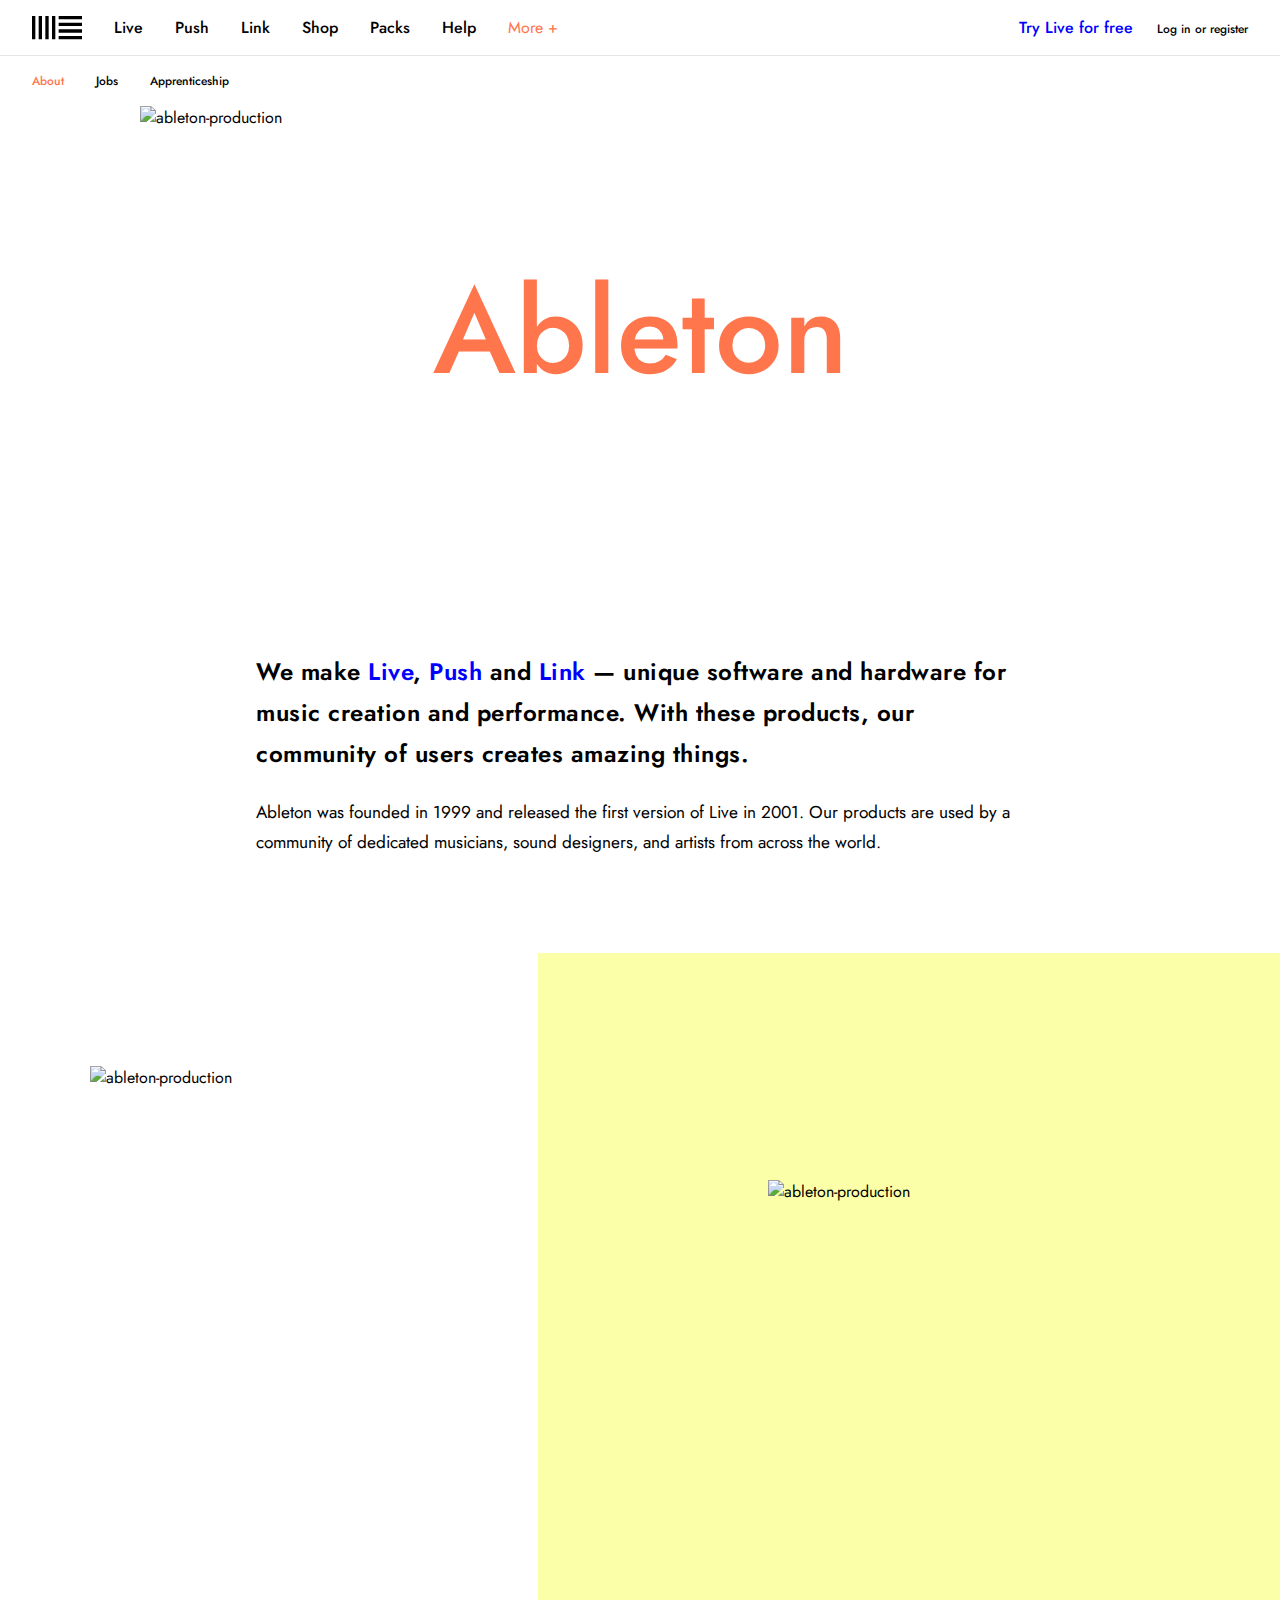
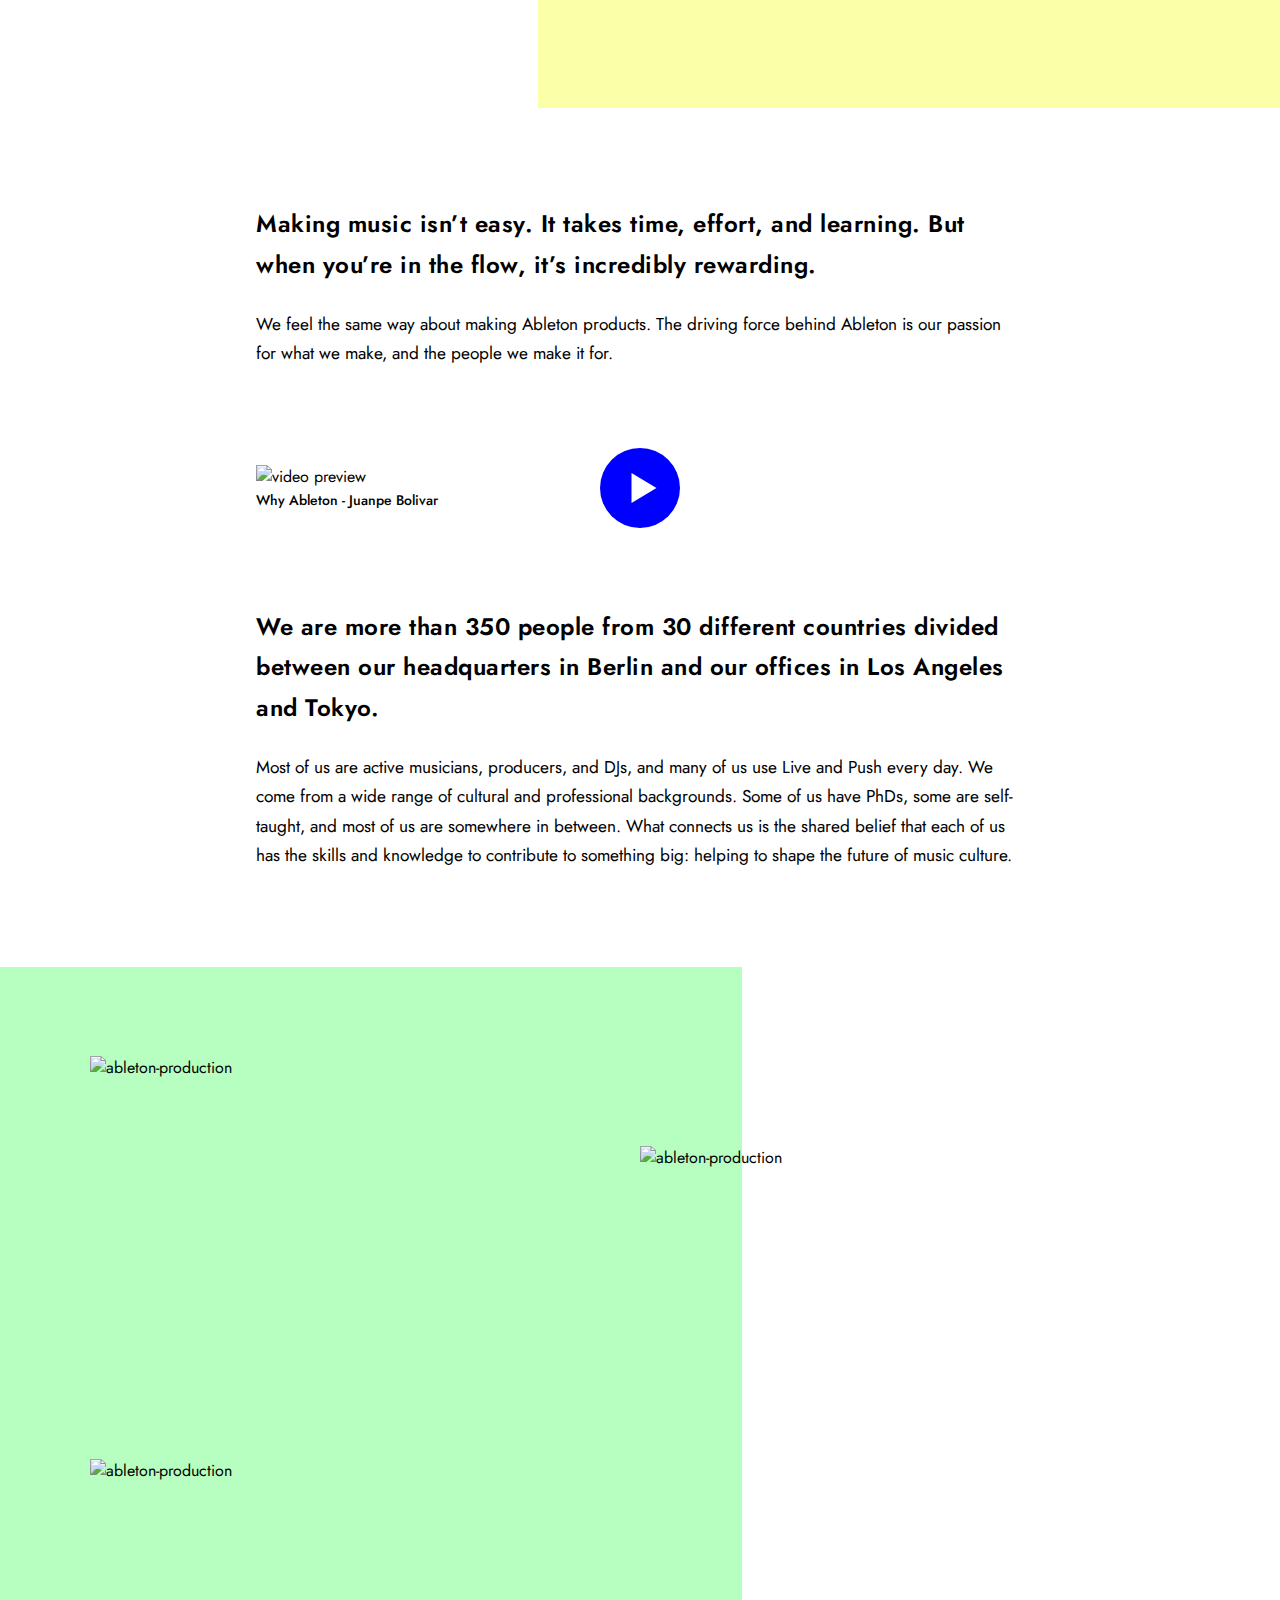
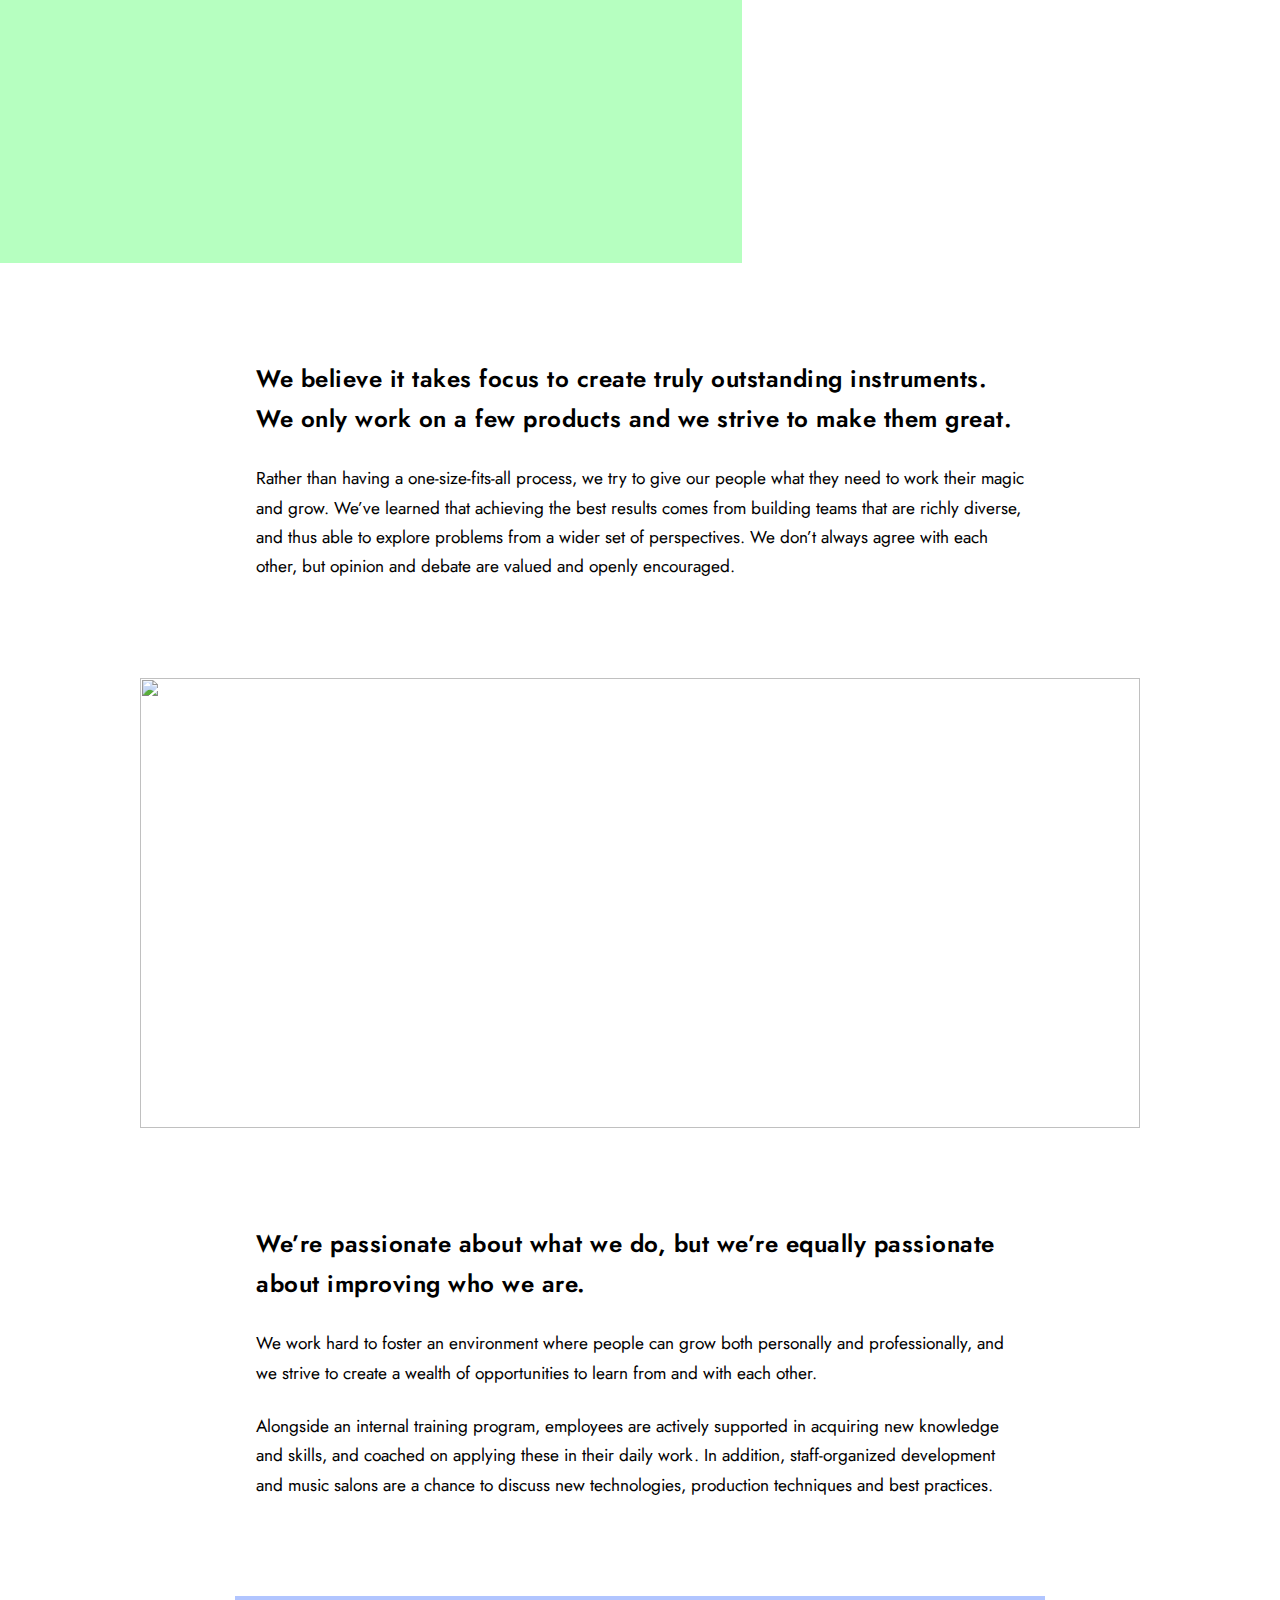
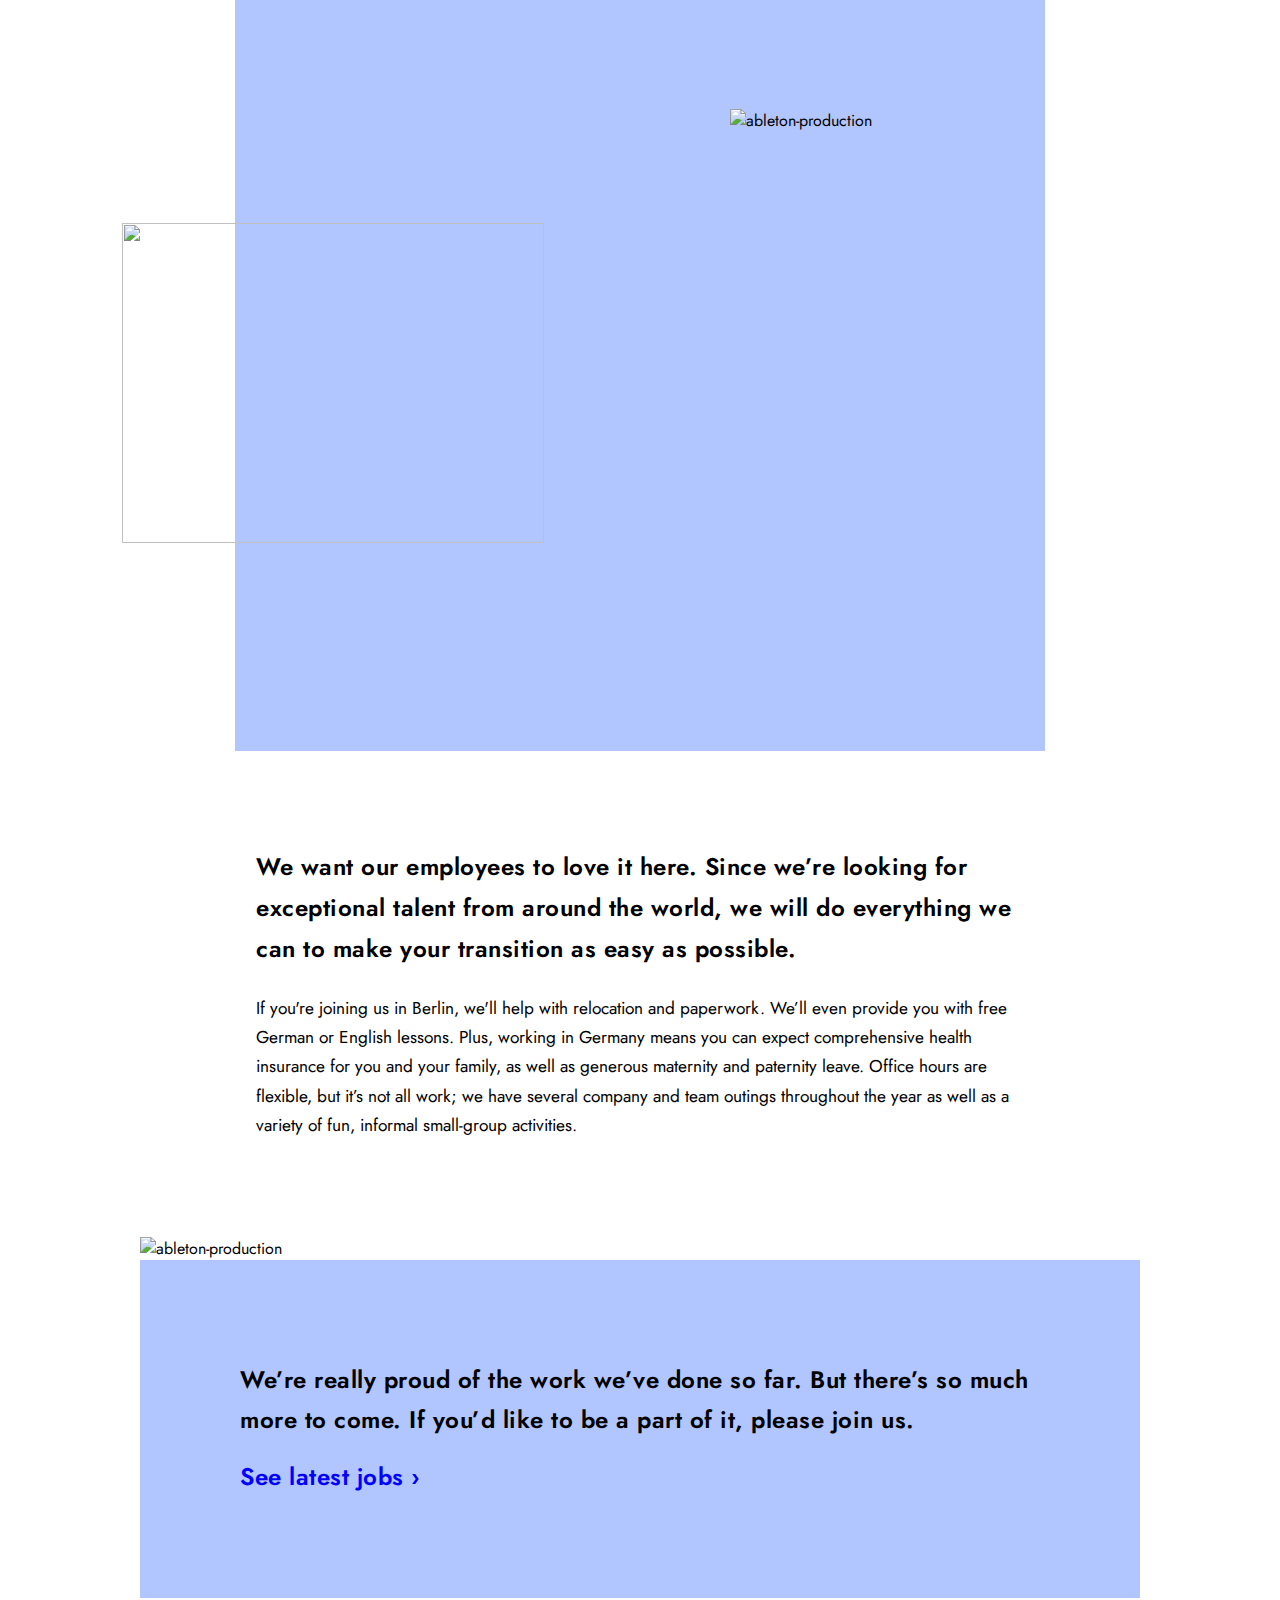
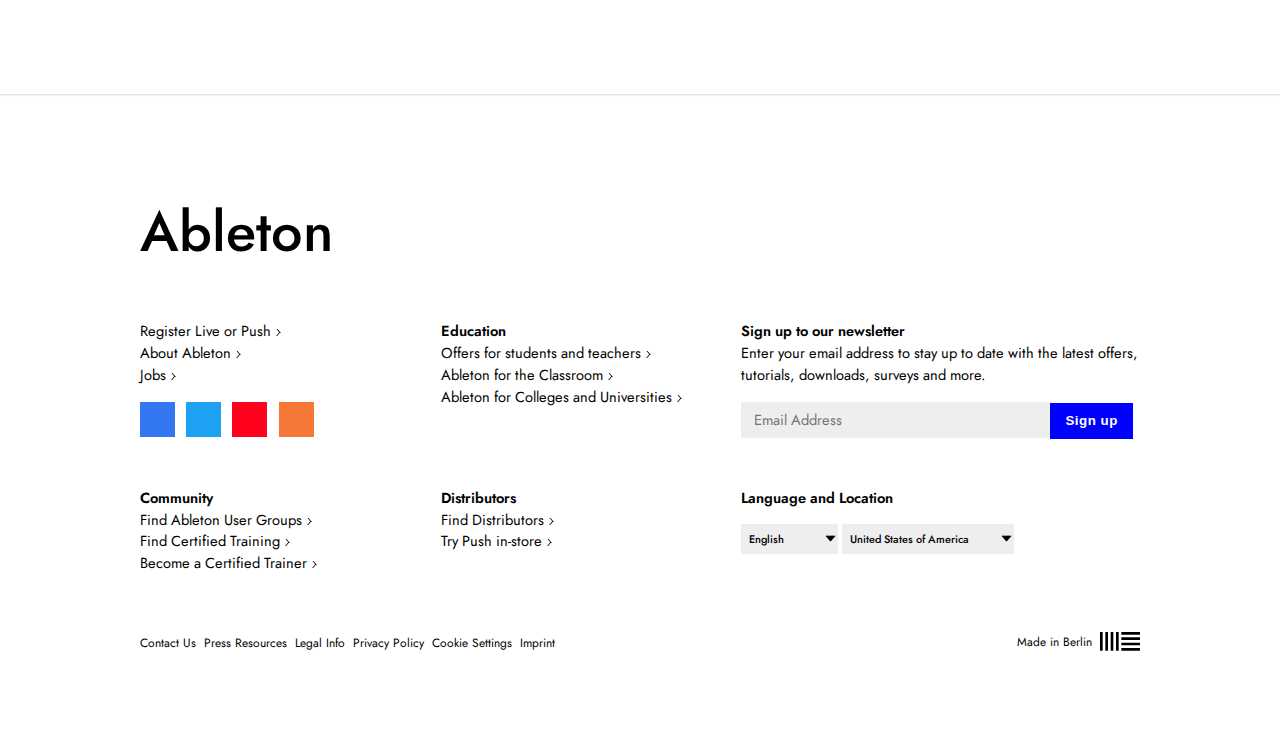
==== index.html @ 78baa8c8 "Update and rename about.html to index.html" ====
<!DOCTYPE html>
<html lang="en">
<head>
    <meta charset="UTF-8">
    <meta http-equiv="X-UA-Compatible" content="IE=edge">
    <meta name="viewport" content="width=device-width, initial-scale=1.0">
    <title>Learn more about Ableton - maker of Live and Push | Ableton</title>
    <link rel="stylesheet" href="css/style.css">
    <script src="https://kit.fontawesome.com/efb72f7d5e.js" crossorigin="anonymous"></script>
</head>
<body>
  <header class="header" id="header">
    <nav class="nav__primary">
      <!-- ===== top ===== -->
      <div class="nav__primary-top  flex">
        <!-- ===== top left ===== -->
        <div class="nav__left flex">
          <a href="index.html" class="nav__logo" aria-label="Ableton Logo">
            <svg role="img" aria-labelledby="logo" xmlns="http://www.w3.org/2000/svg" viewBox="0 0 45 21">
              <path d="M0 0h3v21H0zM6 0h3v21H6zM12 0h3v21h-3zM18 0h3v21h-3zM24 18h21v3H24zM24 12h21v3H24zM24 6h21v3H24zM24 0h21v3H24z"></path>
            </svg>
          </a>
          <ul class="nav__primary-list flex">
            <li class="nav__item">
              <a href="#" class="nav__link">Live</a>
            </li>
            <li class="nav__item">
              <a href="#" class="nav__link">Push</a>
            </li>
            <li class="nav__item">
              <a href="#" class="nav__link">Link</a>
            </li>
            <li class="nav__item">
              <a href="#" class="nav__link">Shop</a>
            </li>
            <li class="nav__item">
              <a href="#" class="nav__link">Packs</a>
            </li>
            <li class="nav__item">
              <a href="#" class="nav__link">Help</a>
            </li>
            <li class="nav__item" id="more">
              <span>More +</span>
            </li>
          </ul>
        </div>
        <!-- ===== top right ===== -->
        <ul class="nav__right flex">
          <li class="nav__item">
            <a href="#" class="nav__link">Try Live for free</a>
          </li>
          <li class="nav__item">
            <a href="#" class="nav__link">Log in or register</a>
          </li>
        </ul>
      </div>
      <!-- ===== bottom ===== -->
      <div class="nav__primary-bottom" id="navBot">
        <div class="nav__more-1">
          <h2>More on Ableton.com:</h2>
          <ul class="flex">
            <li>
              <a href="#" >
                Blog
              </a>
            </li>
            <li>
              <a href="#" >
                Ableton for the Classroom
              </a>           
            </li>
            <li>
              <a href="#" >
                Ableton for Colleges and Universities
              </a>
            </li>
            <li>
              <a href="#" >
                Certified Training
              </a>
            </li>
            <li>
              <a href="#" >
                About Ableton
              </a>           
            </li>
            <li>
              <a href="#" >
                Jobs
              </a>
            </li>
            <li>
              <a href="#" >
                Apprenticeship
              </a>
            </li>
          </ul>
        </div>
        <div class="nav__more-2">
          <h2>
            More from Ableton:
          </h2>
          <div class="grid">
            <a href="#">
              <h3>
                Loop
              </h3>
              <p>
                Watch Talks, Performances and Features from Ableton's Summit for Music Makers
              </p>
            </a>
            <a href="#">
              <h3>
                Learning Music
              </h3>
              <p>
                Learn the fundamentals of music making right in your browser.
              </p>
            </a>
            <a href="#">
              <h3>
                Learning Synths
              </h3>
              <p>
                Get started with synthesis using a web-based synth and accompanying lessons.
              </p>
            </a>
            <a href="#">
              <h3>
                Making Music
              </h3>
              <p>
                Some tips from 74 Creative Strategies for Electronic Producers.
              </p>
            </a>
          </div>
        </div>
      </div>
    </nav>
    <nav class="nav__secondary">
      <ul class="nav__secondary-list flex">
        <li class="nav-item">
          <a href="index.html" class="nav-link active">
            About
          </a>
        </li>
        <li class="nav-item">
          <a href="jobs.html" class="nav-link">
            Jobs
          </a>
        </li>
        <li class="nav-item">
          <a href="#apprenticeship" class="nav-link">
            Apprenticeship
          </a>
        </li>
      </ul>
    </nav>
  </header>

  <main>
    <section class="about" id="about">
      <!-- ===== banner ===== -->
      <div class="about__banner">
        <img src="https://ableton-production.imgix.net/about/header.jpg?fit=crop&amp;auto=format&amp;fm=jpg" alt="ableton-production">
        <h1 class="about__banner-title">Ableton</h1>
      </div>
      <!-- ===== text ===== -->
      <div class="about__info">
        <h2 class="about__desc-1">
          We make <span>Live</span>, <span>Push</span> and <span>Link</span> — unique software and hardware for music creation and performance. With these products, our community of users creates amazing things.
        </h2>
        <p class="about__desc-2">
          Ableton was founded in 1999 and released the first version of Live in 2001. Our products are used by a community of dedicated musicians, sound designers, and artists from across the world.
        </p>
      </div>
      <!-- ===== palegold ===== -->
      <div class="about__bg-imgs">
        <div class="bg-palegold"></div>
        <img class="bg-left" src="https://ableton-production.imgix.net/about/photo-1.jpg?fit=crop" alt="ableton-production">
        <img class="bg-right" src="https://ableton-production.imgix.net/about/photo-2.jpg?fit=crop" alt="ableton-production">
      </div>
      <!-- ===== text ===== -->
      <div class="about__info">
        <h2 class="about__desc-1">
          Making music isn’t easy. It takes time, effort, and learning. But when you’re in the flow, it’s incredibly rewarding.
        </h2>
        <p class="about__desc-2">
          We feel the same way about making Ableton products. The driving force behind Ableton is our passion for what we make, and the people we make it for.
        </p>
      </div>
      <!-- ===== video ===== -->
      <div class="video">
        <img class="video__preview" src="https://ableton-production.imgix.net/about/poster-juanpe.jpg?auto=format&amp;dpr=2.0&amp;fit=crop&amp;fm=jpg&amp;ixjsv=1.1.3&amp;q=50&amp;w=679" alt="video preview">
        <div class="video__player-background"></div>
        <div class="video__player"></div>
        <small class="video__caption">Why Ableton - Juanpe Bolivar</small>
      </div>
      <!-- ===== text ===== -->
      <div class="about__info">
        <h2 class="about__desc-1">
          We are more than 350 people from 30 different countries divided between our headquarters in Berlin and our offices in Los Angeles and Tokyo.
        </h2>
        <p class="about__desc-2">
          Most of us are active musicians, producers, and DJs, and many of us use Live and Push every day. We come from a wide range of cultural and professional backgrounds. Some of us have PhDs, some are self-taught, and most of us are somewhere in between. What connects us is the shared belief that each of us has the skills and knowledge to contribute to something big: helping to shape the future of music culture.
        </p>
      </div>
      <!-- ===== powderblue ===== -->
      <div class="about__bg-imgs">
        <div class="bg-powderblue">
          <img class="bg-left-top" src="https://ableton-production.imgix.net/about/photo-3.jpg?fit=crop" alt="ableton-production">
          <img class="bg-left-bottom" src="https://ableton-production.imgix.net/about/photo-4.jpg?fit=crop" alt="ableton-production">
          <img class="bg-right" src="https://ableton-production.imgix.net/about/photo-5.jpg?fit=crop" alt="ableton-production">
        </div>
      </div>
      <!-- ===== text ===== -->
      <div class="about__info">
        <h2 class="about__desc-1">
          We believe it takes focus to create truly outstanding instruments. We only work on a few products and we strive to make them great.
        </h2>
        <p class="about__desc-2">
          Rather than having a one-size-fits-all process, we try to give our people what they need to work their magic and grow. We’ve learned that achieving the best results comes from building teams that are richly diverse, and thus able to explore problems from a wider set of perspectives. We don’t always agree with each other, but opinion and debate are valued and openly encouraged.        </p>
      </div>
      <!-- ===== banner ===== -->
      <div class="about__banner">
        <img src="https://ableton-production.imgix.net/about/poster-meet-the-makers.jpg?auto=format&dpr=1.13&fit=crop&fm=jpg&ixjsv=1.1.3&w=1012">
      </div>
      <!-- ===== text ===== -->
      <div class="about__info">
        <h2 class="about__desc-1">
          We’re passionate about what we do, but we’re equally passionate about improving who we are.        
        </h2>
        <p class="about__desc-2">
          We work hard to foster an environment where people can grow both personally and professionally, and we strive to create a wealth of opportunities to learn from and with each other.
        </p>
        <p class="about__desc-2">
          Alongside an internal training program, employees are actively supported in acquiring new knowledge and skills, and coached on applying these in their daily work. In addition, staff-organized development and music salons are a chance to discuss new technologies, production techniques and best practices.
        </p>     
      </div>
      <!-- ===== lightblue ===== -->
      <div class="about__bg-imgs">
        <div class="bg-lightblue">
          <img class="bg-left" src="https://ableton-production.imgix.net/about/photo-6-a.jpg?fit=crop">
          <img class="bg-right" src="https://ableton-production.imgix.net/about/photo-7.jpg?fit=crop" alt="ableton-production">
        </div>
      </div>
      <!-- ===== text ===== -->
      <div class="about__info">
        <h2 class="about__desc-1">
          We want our employees to love it here. Since we’re looking for exceptional talent from around the world, we will do everything we can to make your transition as easy as possible.        
        </h2>
        <p class="about__desc-2">
          If you're joining us in Berlin, we'll help with relocation and paperwork. We’ll even provide you with free German or English lessons. Plus, working in Germany means you can expect comprehensive health insurance for you and your family, as well as generous maternity and paternity leave. Office hours are flexible, but it’s not all work; we have several company and team outings throughout the year as well as a variety of fun, informal small-group activities.        
        </p>     
      </div>
      <!-- ===== call to action ===== -->
      <div class="cta grid">
        <img class="cta__img" src="https://ableton-production.imgix.net/about/photo-8.jpg?fit=crop&amp;crop=right" alt="ableton-production">
        <div class="cta__info">
          <h2 class="about__desc-1">
            We’re really proud of the work we’ve done so far. But there’s so much more to come. If you’d like to be a part of it, please join us.
          </h2>
          <a href="jobs.html" class="inline-flex">
            <p class="about__desc-1">
              See latest jobs 
            </p>
            <div class="chevron"></div>
          </a>
        </div>
      </div>
    </section>
  </main>

  <footer class="footer">
    <h2 class="footer__title">Ableton</h2>
    <div class="footer__content grid">
      <!-- ===== first grid item ===== -->
      <div class="footer__links">
        <ul class="footer__list">
          <li>
            <a href="#" class="footer__link inline-flex">
              Register Live or Push
              <div class="chevron"></div>
            </a>
          </li>
          <li>
            <a href="#" class="footer__link inline-flex">
              About Ableton
              <div class="chevron"></div>
            </a>           
          </li>
          <li>
            <a href="#" class="footer__link inline-flex">
              Jobs 
              <div class="chevron"></div>
            </a>
          </li>
        </ul>
        <ul class="footer__socials flex">
          <li class="footer__social-item">
            <a href="#" class="footer__social flex" aria-label="go to facebook">
              <i class="fa-brands fa-facebook footer__icon"></i>
            </a>
          </li>
          <li class="footer__social-item">
            <a href="#" class="footer__social flex" aria-label="go to twitter">
              <i class="fa-brands fa-twitter footer__icon"></i>
            </a>
          </li>
          <li class="footer__social-item">
            <a href="#" class="footer__social flex" aria-label="go to youtube">
              <i class="fa-brands fa-youtube footer__icon"></i>
            </a>
          </li>
          <li class="footer__social-item">
            <a href="#" class="footer__social flex" aria-label="go to instagram">
              <i class="fa-brands fa-instagram footer__icon"></i>
            </a>
          </li>
        </ul>
      </div>
      <!-- ===== second grid item ===== -->
      <div class="footer__links">
        <h3 class="footer__link-title">
          Education
        </h3>
        <ul class="footer__list">
          <li>
            <a href="#" class="footer__link inline-flex">
              Offers for students and teachers
              <div class="chevron"></div>
            </a>
          </li>
          <li>
            <a href="#" class="footer__link inline-flex">
              Ableton for the Classroom
              <div class="chevron"></div>
            </a>           
          </li>
          <li>
            <a href="#" class="footer__link inline-flex">
              Ableton for Colleges and Universities
              <div class="chevron"></div>
            </a>
          </li>
        </ul>
      </div>
      <!-- ===== third grid item ===== -->
      <div class="footer__links">
        <h3 class="footer__link-title">
          Sign up to our newsletter
        </h3>
        <p class="footer__desc">
          Enter your email address to stay up to date with the latest offers, tutorials, downloads, surveys and more.
        </p>
        <form action="#">
          <input type="email" id="email" name="email" placeholder="Email Address" required>
          <button type="submit">Sign up</button>
        </form>
      </div>
      <!-- ===== fourth grid item ===== -->
      <div class="footer__links">
        <h3 class="footer__link-title">
          Community
        </h3>
        <ul class="footer__list">
          <li>
            <a href="#" class="footer__link inline-flex">
              Find Ableton User Groups
              <div class="chevron"></div>
            </a>
          </li>
          <li>
            <a href="#" class="footer__link inline-flex">
              Find Certified Training
              <div class="chevron"></div>
            </a>           
          </li>
          <li>
            <a href="#" class="footer__link inline-flex">
              Become a Certified Trainer
              <div class="chevron"></div>
            </a>
          </li>
        </ul>
      </div>
      <!-- ===== fifth grid item ===== -->
      <div class="footer__links">
        <h3 class="footer__link-title">
          Distributors
        </h3>
        <ul class="footer__list">
          <li>
            <a href="#" class="footer__link inline-flex">
              Find Distributors
              <div class="chevron"></div>
            </a>
          </li>
          <li>
            <a href="#" class="footer__link inline-flex">
              Try Push in-store
              <div class="chevron"></div>
            </a>           
          </li>
        </ul>
      </div>
      <!-- ===== sixth grid item ===== -->
      <div class="footer__user-info">
        <h3 class="footer__link-title">
          Language and Location
        </h3>
        <form class="selection">
          <select name="languages" id="" class="language">
            <option value="">English</option>
            <option value="">German</option>
            <option value="">French</option>
            <option value="">Japanese</option>
            <option value="">Chinese</option>
            <option value="">Burmese</option>
          </select>
          <select name="countries" id="" class="location">
            <option value="">United States of America</option>
            <option value="">United Kingdom</option>
            <option value="">Germany</option>
            <option value="">Japan</option>
            <option value="">China</option>
            <option value="">Myanmar</option>
          </select>
        </form>
      </div>
    </div>
    <!-- ===== footer bottom ===== -->
    <div class="footer__bottom flex">
      <!-- ===== left ===== -->
      <ul class="footer__links flex">
        <li>
          <a href="#" class="footer__link">
            Contact Us
          </a>
        </li>
        <li>
          <a href="#" class="footer__link">
            Press Resources
          </a>           
        </li>
        <li>
          <a href="#" class="footer__link">
            Legal Info
          </a>
        </li>
        <li>
          <a href="#" class="footer__link">
            Privacy Policy
          </a>
        </li>
        <li>
          <a href="#" class="footer__link">
            Cookie Settings
          </a>           
        </li>
        <li>
          <a href="#" class="footer__link">
            Imprint
          </a>
        </li>
      </ul>
      <!-- ===== right ===== -->
      <div class="flex">
        <p>Made in Berlin</p>
        <svg role="img" aria-labelledby="logo" xmlns="http://www.w3.org/2000/svg" viewBox="0 0 45 21">
          <path d="M0 0h3v21H0zM6 0h3v21H6zM12 0h3v21h-3zM18 0h3v21h-3zM24 18h21v3H24zM24 12h21v3H24zM24 6h21v3H24zM24 0h21v3H24z"></path>
        </svg>
      </div>
    </div>
  </footer>

  <script src="js/main.js"></script>
</body>
</html>
---- css/style.css ----
@import url("https://fonts.googleapis.com/css2?family=Jost:wght@300;400;500;600&display=swap");
a {
  text-decoration: none;
}

ul {
  list-style: none;
}

img {
  max-width: 100%;
  display: block;
}

.flex {
  display: -webkit-box;
  display: -ms-flexbox;
  display: flex;
}

.inline-flex {
  display: -webkit-inline-box;
  display: -ms-inline-flexbox;
  display: inline-flex;
}

.grid {
  display: -ms-grid;
  display: grid;
}

.chevron {
  position: relative;
  margin-left: 7px;
  margin-top: 9px;
}

.chevron::before {
  content: "";
  position: absolute;
  width: 1px;
  height: 3.5px;
  background-color: #000;
  top: 0;
  -webkit-transform: skewX(40deg);
          transform: skewX(40deg);
}

.chevron::after {
  content: "";
  position: absolute;
  width: 1px;
  height: 3.5px;
  background-color: #000;
  top: 3px;
  -webkit-transform: skewX(-40deg);
          transform: skewX(-40deg);
}

* {
  margin: 0;
  padding: 0;
  -webkit-box-sizing: border-box;
          box-sizing: border-box;
}

body {
  font-family: "Jost", sans-serif;
  font-size: 16px;
  color: #000;
}

.header a {
  color: #000;
  font-weight: 500;
}

.nav__primary {
  border-bottom: 1px solid rgba(0, 0, 0, 0.1);
  padding: 1rem 2rem;
}

.nav__primary-top {
  -webkit-box-align: center;
      -ms-flex-align: center;
          align-items: center;
  -webkit-box-pack: justify;
      -ms-flex-pack: justify;
          justify-content: space-between;
}

.nav__primary-top a {
  font-size: 1em;
}

.nav__primary-bottom {
  display: none;
}

.nav__primary-bottom h2 {
  font-weight: 500;
  margin-bottom: 0.7rem;
}

.nav__primary-bottom ul {
  -webkit-column-gap: 2rem;
          column-gap: 2rem;
}

.nav__primary-bottom li:nth-child(5) {
  color: #ff764d;
}

.nav__primary-bottom a {
  font-size: 0.975em;
  font-weight: 400;
}

.nav__primary-bottom .nav__more-1 {
  margin: 2.5rem 0 2rem;
}

.nav__primary-bottom .nav__more-2 {
  margin-bottom: 2rem;
}

.nav__primary-bottom .nav__more-2 .grid {
  -ms-grid-columns: (1fr)[4];
      grid-template-columns: repeat(4, 1fr);
  -webkit-column-gap: 1rem;
          column-gap: 1rem;
}

.nav__primary-bottom .nav__more-2 h3 {
  font-size: 1em;
  font-weight: 500;
}

.nav__primary-bottom .nav__more-2 p {
  font-weight: 300;
}

.nav__logo {
  width: 50px;
  margin-bottom: -7px;
}

.nav__primary-list {
  -webkit-column-gap: 2rem;
          column-gap: 2rem;
}

.nav__left {
  -webkit-column-gap: 2rem;
          column-gap: 2rem;
  -webkit-box-align: center;
      -ms-flex-align: center;
          align-items: center;
}

.nav__left .nav__item:nth-child(7) span {
  color: #ff764d;
  font-size: 1em;
  cursor: pointer;
}

.nav__right {
  -webkit-column-gap: 1.5rem;
          column-gap: 1.5rem;
  -webkit-box-align: center;
      -ms-flex-align: center;
          align-items: center;
}

.nav__right .nav__item:nth-child(1) a {
  color: #0000ff;
}

.nav__right .nav__item:nth-child(2) a {
  font-size: 0.75em;
}

.nav__secondary {
  padding: 1rem 2rem;
}

.nav__secondary-list {
  -webkit-column-gap: 2rem;
          column-gap: 2rem;
}

.nav__secondary .nav-item {
  font-size: 0.75em;
}

.nav__secondary .nav-item .active {
  color: #ff764d;
}

.about {
  padding-bottom: 6rem;
  border-bottom: 1px solid rgba(0, 0, 0, 0.1);
  -webkit-box-shadow: 0 1px 1px rgba(0, 0, 0, 0.05);
          box-shadow: 0 1px 1px rgba(0, 0, 0, 0.05);
}

.about__banner {
  position: relative;
}

.about__banner img {
  width: 62.5rem;
  margin: 0 auto;
  height: 28.125rem;
  -o-object-fit: cover;
     object-fit: cover;
}

.about__banner-title {
  position: absolute;
  top: 50%;
  left: 50%;
  -webkit-transform: translate(-50%, -50%);
          transform: translate(-50%, -50%);
  font-size: 7.5em;
  color: #ff764d;
  font-weight: 500;
}

.about__info {
  max-width: 48rem;
  margin: 0 auto;
  padding: 6rem 0;
}

.about span {
  color: #0000ff;
}

.about__desc-1 {
  font-weight: 600;
  font-size: 1.5em;
  line-height: 1.7;
  letter-spacing: 0.5px;
}

.about__desc-2 {
  font-size: 1.08em;
  line-height: 1.7;
  font-weight: 400;
  margin-top: 1.5rem;
}

.about__bg-imgs {
  position: relative;
}

.about__bg-imgs .bg-palegold {
  width: 58vw;
  height: 59vw;
  background-color: #fbffa7;
  margin-left: auto;
}

.about__bg-imgs .bg-left {
  position: absolute;
  width: 43vw;
  height: 42vw;
  -o-object-fit: cover;
     object-fit: cover;
  top: 15%;
  left: 7%;
}

.about__bg-imgs .bg-right {
  position: absolute;
  width: 33vw;
  height: 25vw;
  -o-object-fit: cover;
     object-fit: cover;
  top: 30%;
  right: 7%;
}

.about .video {
  max-width: 48rem;
  margin: 0 auto;
  position: relative;
}

.about .video__player-background {
  width: 80px;
  height: 80px;
  background-color: #0000ff;
  border-radius: 50%;
  position: absolute;
  top: 50%;
  left: 50%;
  -webkit-transform: translate(-50%, -50%);
          transform: translate(-50%, -50%);
  cursor: pointer;
}

.about .video__player {
  width: 0;
  height: 0;
  position: absolute;
  top: 50%;
  left: 50.5%;
  -webkit-transform: translate(-50%, -50%);
          transform: translate(-50%, -50%);
  border-top: 15px solid transparent;
  border-bottom: 15px solid transparent;
  border-left: 25px solid #fff;
  cursor: pointer;
}

.about .video small {
  font-size: 0.875em;
  font-weight: 500;
}

.about .bg-powderblue {
  width: 58vw;
  height: 70vw;
  background-color: #b6ffc0;
  margin-right: auto;
}

.about .bg-powderblue .bg-left-top {
  position: absolute;
  width: 33vw;
  height: 25vw;
  -o-object-fit: cover;
     object-fit: cover;
  top: 10%;
  left: 7%;
}

.about .bg-powderblue .bg-left-bottom {
  position: absolute;
  width: 33vw;
  height: 25vw;
  -o-object-fit: cover;
     object-fit: cover;
  top: 55%;
  left: 7%;
}

.about .bg-powderblue .bg-right {
  position: absolute;
  width: 43vw;
  height: 42vw;
  -o-object-fit: cover;
     object-fit: cover;
  top: 20%;
  right: 7%;
}

.about .bg-lightblue {
  width: 63.3vw;
  height: 59vw;
  background-color: #b1c5ff;
  margin: 0 auto;
}

.about .bg-lightblue .bg-left {
  position: absolute;
  width: 33vw;
  height: 25vw;
  -o-object-fit: cover;
     object-fit: cover;
  top: 30%;
  left: 9.5%;
}

.about .bg-lightblue .bg-right {
  position: absolute;
  width: 43vw;
  height: 42vw;
  -o-object-fit: cover;
     object-fit: cover;
  top: 15%;
  right: 0%;
}

.about .cta {
  max-width: 62.5rem;
  margin: 0 auto;
  -ms-grid-columns: 1fr;
      grid-template-columns: 1fr;
}

.about .cta__info {
  background-color: #b1c5ff;
  padding: 6.25rem;
}

.about .cta__info a {
  color: #0000ff;
  font-weight: 500;
  margin-top: 1rem;
}

.about .cta__info a .chevron {
  position: relative;
  margin-left: 10px;
  margin-top: 17px;
}

.about .cta__info a .chevron::before {
  content: "";
  position: absolute;
  width: 3px;
  height: 5px;
  background-color: #0000ff;
  top: 0;
  -webkit-transform: skewX(35deg);
          transform: skewX(35deg);
}

.about .cta__info a .chevron::after {
  content: "";
  position: absolute;
  width: 3px;
  height: 5px;
  background-color: #0000ff;
  top: 5px;
  -webkit-transform: skewX(-35deg);
          transform: skewX(-35deg);
}

.footer {
  max-width: 62.5rem;
  margin: 6rem auto;
}

.footer__title {
  font-size: 3.5em;
  font-weight: 500;
  margin-bottom: 3rem;
}

.footer__content {
  font-size: 0.9125em;
  -ms-grid-columns: 1fr 1fr 1.4fr;
      grid-template-columns: 1fr 1fr 1.4fr;
  -webkit-column-gap: 1rem;
          column-gap: 1rem;
  row-gap: 3rem;
}

.footer a {
  color: #000;
}

.footer__link {
  line-height: 1.5;
  font-weight: 400;
}

.footer__icon {
  font-size: 1.6em;
  color: #fff;
  -webkit-transition: 0.3s;
  transition: 0.3s;
}

.footer__icon:hover {
  -webkit-transform: scale(1.2);
          transform: scale(1.2);
}

.footer__social {
  width: 35px;
  height: 35px;
  -webkit-box-align: center;
      -ms-flex-align: center;
          align-items: center;
  -webkit-box-pack: center;
      -ms-flex-pack: center;
          justify-content: center;
}

.footer__socials {
  margin-top: 1rem;
  -webkit-column-gap: 0.7rem;
          column-gap: 0.7rem;
}

.footer__social-item:nth-child(1) .footer__social {
  background-color: #3477f2;
}

.footer__social-item:nth-child(2) .footer__social {
  background-color: #1da1f2;
}

.footer__social-item:nth-child(3) .footer__social {
  background-color: #ff001d;
}

.footer__social-item:nth-child(4) .footer__social {
  background-color: #f77737;
}

.footer__link-title {
  font-size: 1em;
  font-weight: 600;
  margin-bottom: 0.0625rem;
}

.footer__desc {
  line-height: 1.5;
}

.footer input {
  border: none;
  outline: none;
  margin-top: 1rem;
  background-color: #eeeeee;
  padding: 8px 13px;
  font-family: "Jost", sans-serif;
  font-size: 1em;
  width: 19.375rem;
  height: 2.25rem;
}

.footer button {
  border: none;
  background-color: #0000ff;
  color: #fff;
  font-weight: 600;
  letter-spacing: 0.5px;
  padding: 8px 15px;
  height: 2.21875rem;
  margin-left: -0.3125rem;
}

.footer .selection {
  margin-top: 1rem;
}

.footer select {
  border: none;
  outline: none;
  background-color: #eeeeee;
  padding: 0 8px;
  font-family: "Jost", sans-serif;
  font-size: 0.75em;
  height: 1.875rem;
  font-weight: 500;
  -webkit-appearance: none;
     -moz-appearance: none;
          appearance: none;
  background-image: url("[data-uri]");
  background-repeat: no-repeat;
  background-position: right;
  background-size: 15px;
  padding-right: 2.8125rem;
}

.footer__bottom {
  padding-top: 3.5rem;
  -webkit-box-align: center;
      -ms-flex-align: center;
          align-items: center;
  -webkit-box-pack: justify;
      -ms-flex-pack: justify;
          justify-content: space-between;
}

.footer__bottom .footer__links {
  -webkit-column-gap: 1rem;
          column-gap: 1rem;
}

.footer__bottom a, .footer__bottom p {
  font-size: 0.75em;
  font-weight: 400;
}

.footer__bottom svg {
  width: 40px;
}

.footer__bottom .flex {
  -webkit-box-align: center;
      -ms-flex-align: center;
          align-items: center;
  -webkit-column-gap: 0.5rem;
          column-gap: 0.5rem;
}
/*# sourceMappingURL=style.css.map */
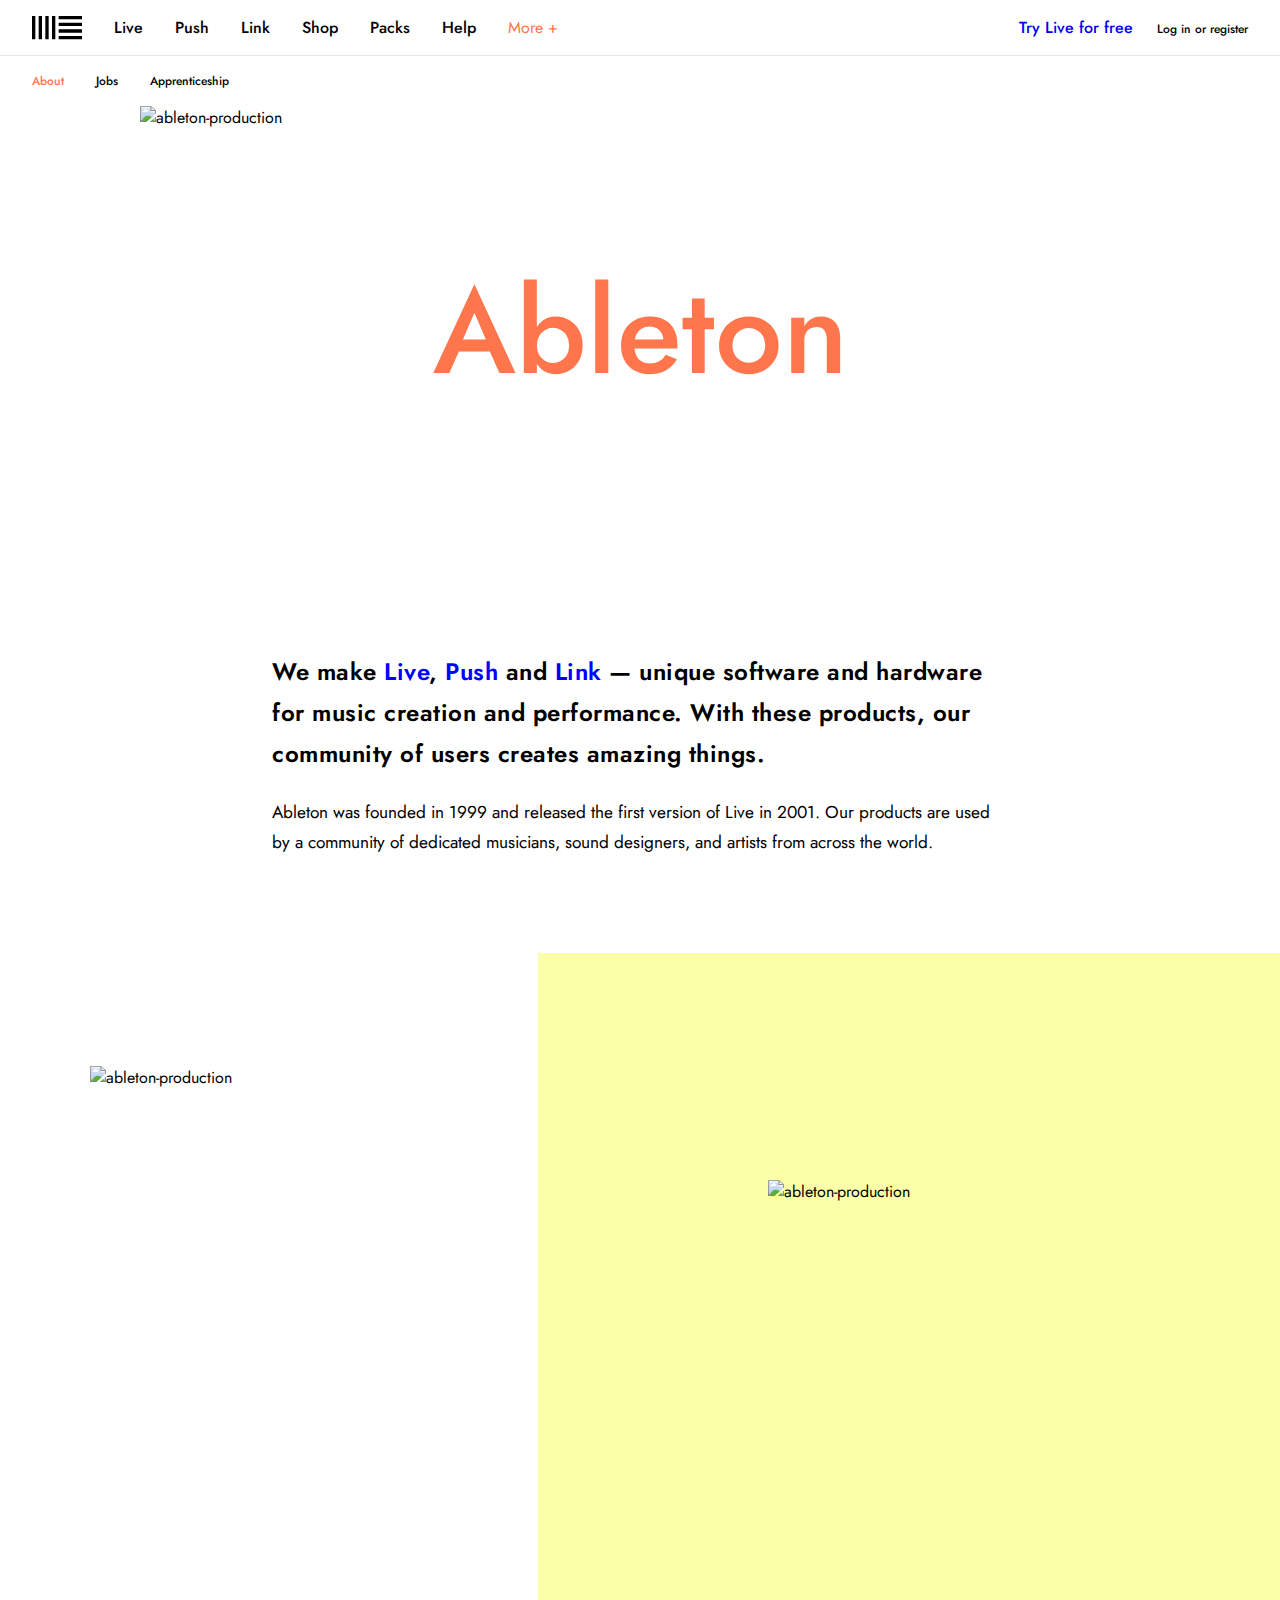
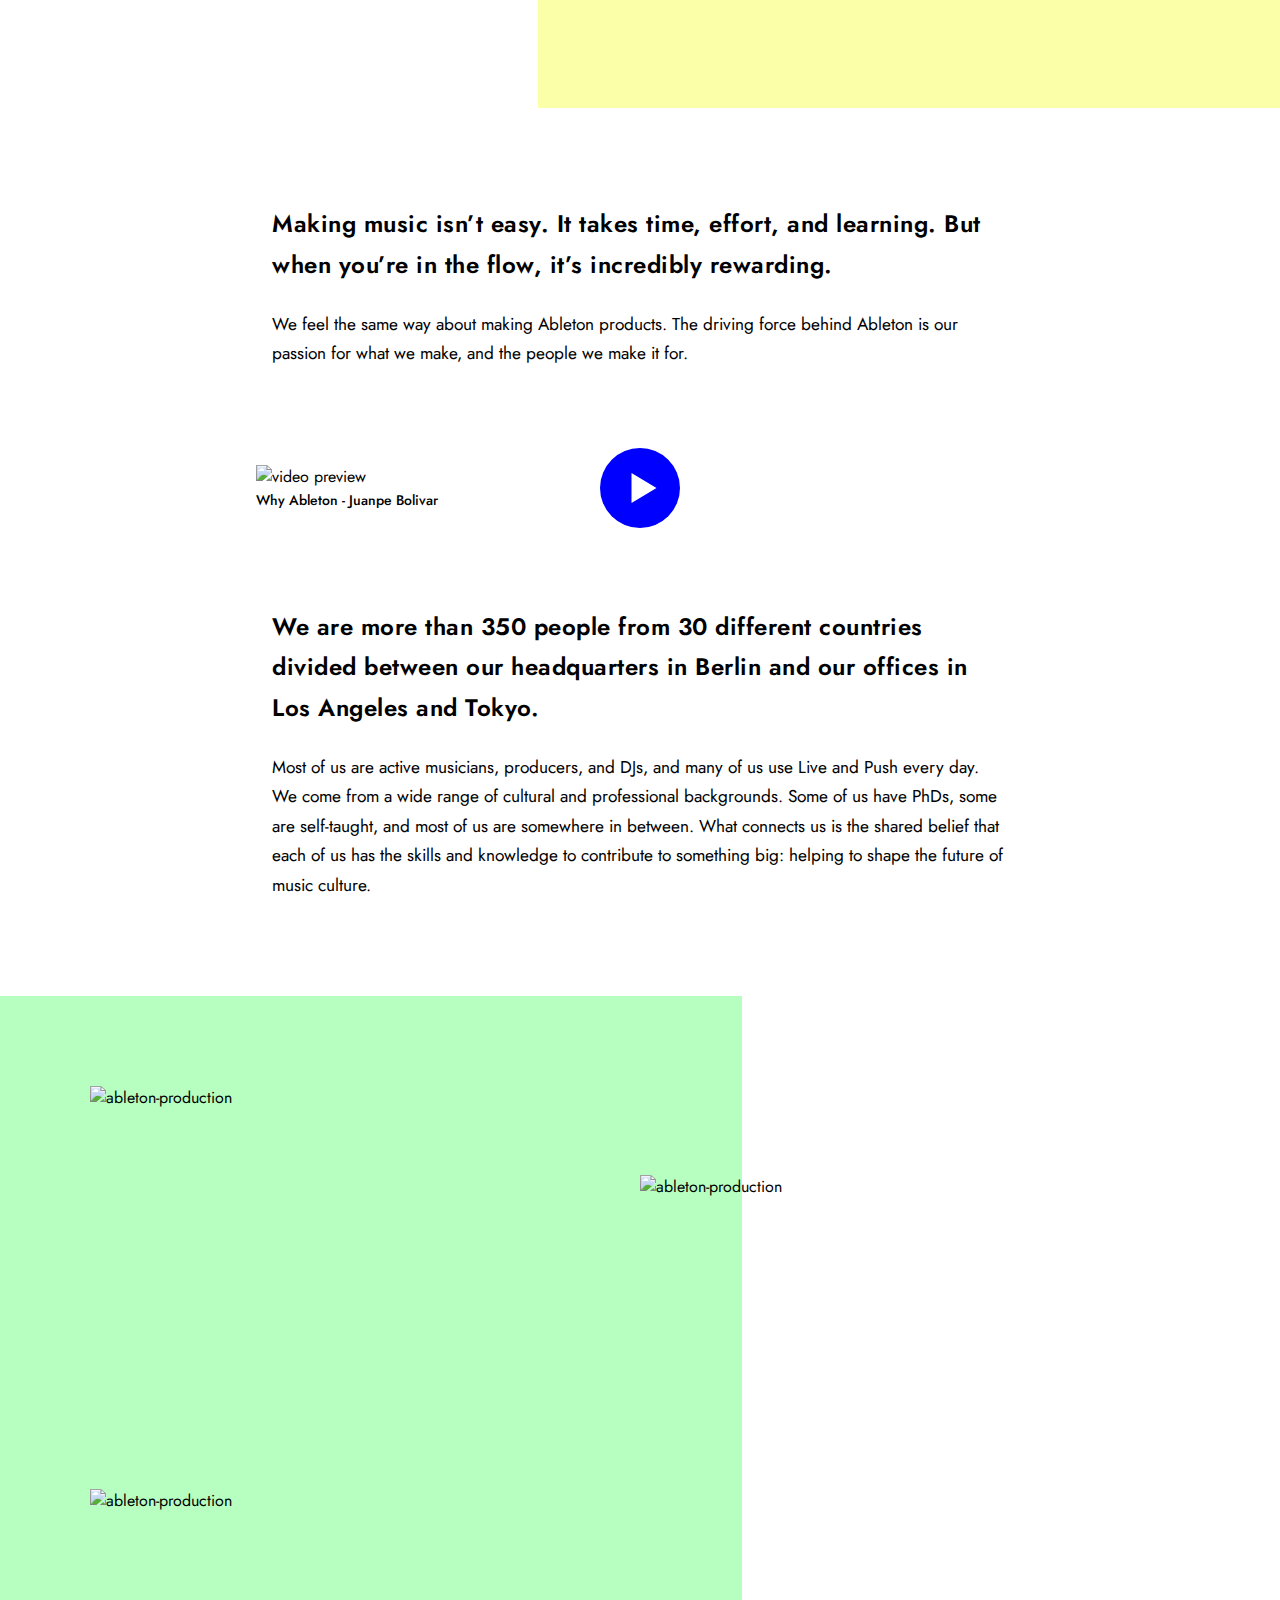
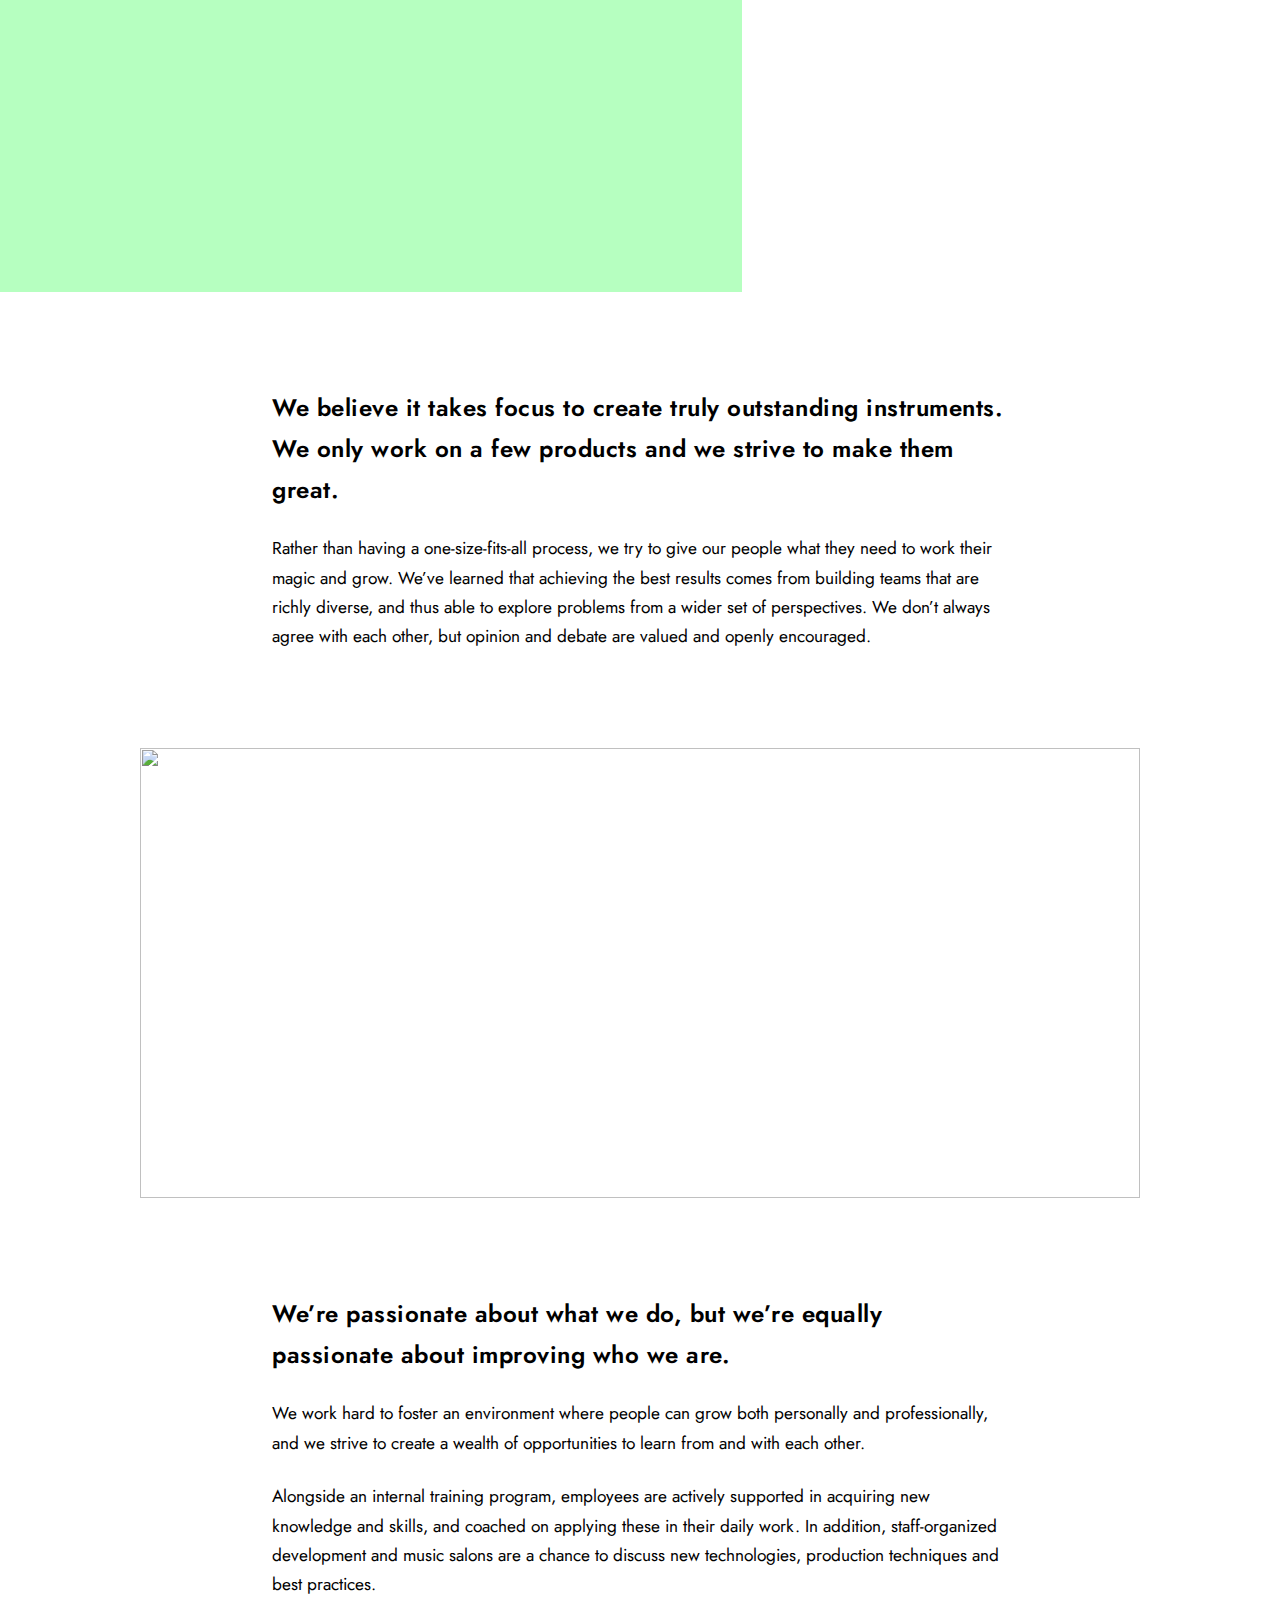
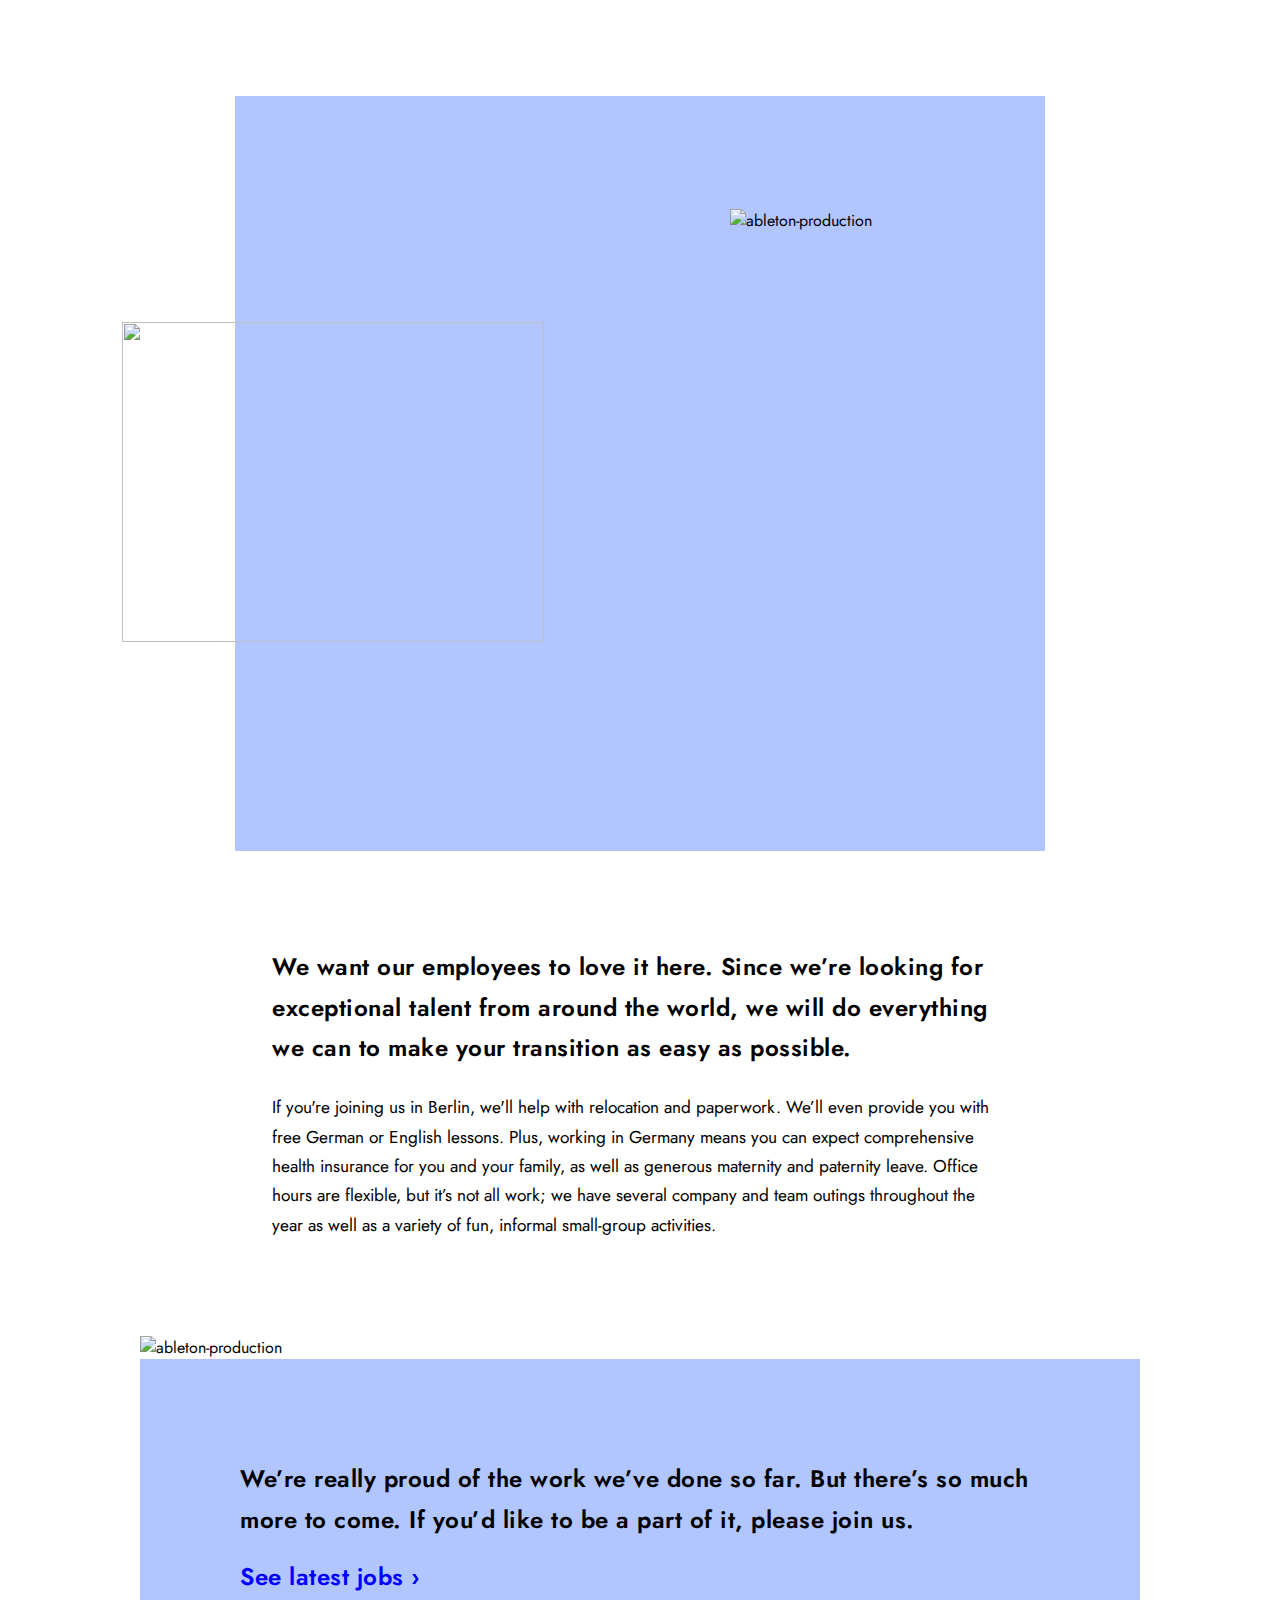
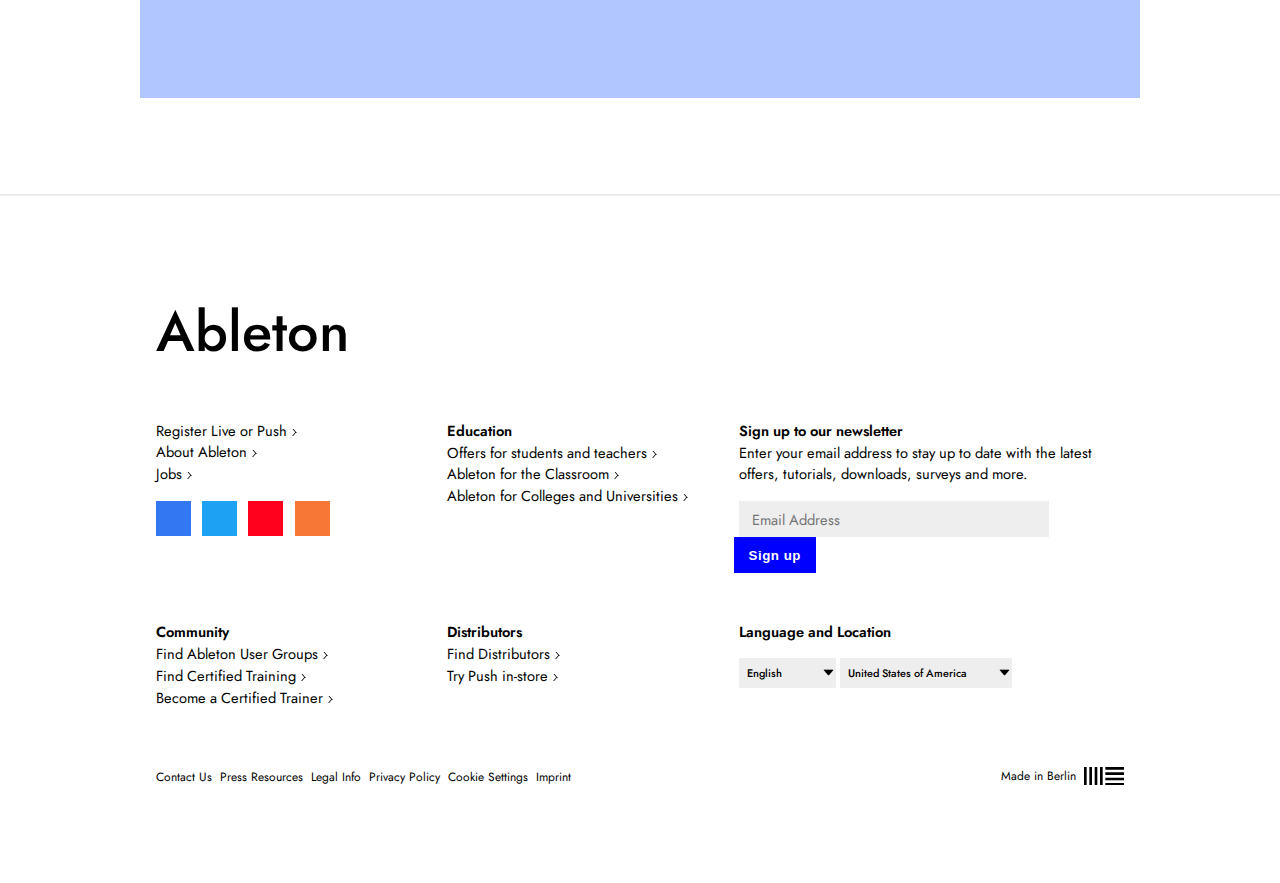
==== commit 1c411aaa: "Add files via upload" ====
--- a/index.html
+++ b/index.html
@@ -167,12 +167,14 @@
       </div>
       <!-- ===== text ===== -->
       <div class="about__info">
-        <h2 class="about__desc-1">
-          We make <span>Live</span>, <span>Push</span> and <span>Link</span> — unique software and hardware for music creation and performance. With these products, our community of users creates amazing things.
-        </h2>
-        <p class="about__desc-2">
-          Ableton was founded in 1999 and released the first version of Live in 2001. Our products are used by a community of dedicated musicians, sound designers, and artists from across the world.
-        </p>
+        <div class="wrapper">
+          <h2 class="about__desc-1">
+            We make <span>Live</span>, <span>Push</span> and <span>Link</span> — unique software and hardware for music creation and performance. With these products, our community of users creates amazing things.
+          </h2>
+          <p class="about__desc-2">
+            Ableton was founded in 1999 and released the first version of Live in 2001. Our products are used by a community of dedicated musicians, sound designers, and artists from across the world.
+          </p>
+        </div>
       </div>
       <!-- ===== palegold ===== -->
       <div class="about__bg-imgs">
@@ -182,12 +184,14 @@
       </div>
       <!-- ===== text ===== -->
       <div class="about__info">
-        <h2 class="about__desc-1">
-          Making music isn’t easy. It takes time, effort, and learning. But when you’re in the flow, it’s incredibly rewarding.
-        </h2>
-        <p class="about__desc-2">
-          We feel the same way about making Ableton products. The driving force behind Ableton is our passion for what we make, and the people we make it for.
-        </p>
+        <div class="wrapper">
+          <h2 class="about__desc-1">
+            Making music isn’t easy. It takes time, effort, and learning. But when you’re in the flow, it’s incredibly rewarding.
+          </h2>
+          <p class="about__desc-2">
+            We feel the same way about making Ableton products. The driving force behind Ableton is our passion for what we make, and the people we make it for.
+          </p>
+        </div>
       </div>
       <!-- ===== video ===== -->
       <div class="video">
@@ -198,12 +202,14 @@
       </div>
       <!-- ===== text ===== -->
       <div class="about__info">
-        <h2 class="about__desc-1">
-          We are more than 350 people from 30 different countries divided between our headquarters in Berlin and our offices in Los Angeles and Tokyo.
-        </h2>
-        <p class="about__desc-2">
-          Most of us are active musicians, producers, and DJs, and many of us use Live and Push every day. We come from a wide range of cultural and professional backgrounds. Some of us have PhDs, some are self-taught, and most of us are somewhere in between. What connects us is the shared belief that each of us has the skills and knowledge to contribute to something big: helping to shape the future of music culture.
-        </p>
+        <div class="wrapper">
+          <h2 class="about__desc-1">
+            We are more than 350 people from 30 different countries divided between our headquarters in Berlin and our offices in Los Angeles and Tokyo.
+          </h2>
+          <p class="about__desc-2">
+            Most of us are active musicians, producers, and DJs, and many of us use Live and Push every day. We come from a wide range of cultural and professional backgrounds. Some of us have PhDs, some are self-taught, and most of us are somewhere in between. What connects us is the shared belief that each of us has the skills and knowledge to contribute to something big: helping to shape the future of music culture.
+          </p>
+        </div>
       </div>
       <!-- ===== powderblue ===== -->
       <div class="about__bg-imgs">
@@ -215,11 +221,14 @@
       </div>
       <!-- ===== text ===== -->
       <div class="about__info">
-        <h2 class="about__desc-1">
-          We believe it takes focus to create truly outstanding instruments. We only work on a few products and we strive to make them great.
-        </h2>
-        <p class="about__desc-2">
-          Rather than having a one-size-fits-all process, we try to give our people what they need to work their magic and grow. We’ve learned that achieving the best results comes from building teams that are richly diverse, and thus able to explore problems from a wider set of perspectives. We don’t always agree with each other, but opinion and debate are valued and openly encouraged.        </p>
+        <div class="wrapper">
+          <h2 class="about__desc-1">
+            We believe it takes focus to create truly outstanding instruments. We only work on a few products and we strive to make them great.
+          </h2>
+          <p class="about__desc-2">
+            Rather than having a one-size-fits-all process, we try to give our people what they need to work their magic and grow. We’ve learned that achieving the best results comes from building teams that are richly diverse, and thus able to explore problems from a wider set of perspectives. We don’t always agree with each other, but opinion and debate are valued and openly encouraged.        
+          </p>
+        </div>
       </div>
       <!-- ===== banner ===== -->
       <div class="about__banner">
@@ -227,15 +236,17 @@
       </div>
       <!-- ===== text ===== -->
       <div class="about__info">
-        <h2 class="about__desc-1">
-          We’re passionate about what we do, but we’re equally passionate about improving who we are.        
-        </h2>
-        <p class="about__desc-2">
-          We work hard to foster an environment where people can grow both personally and professionally, and we strive to create a wealth of opportunities to learn from and with each other.
-        </p>
-        <p class="about__desc-2">
-          Alongside an internal training program, employees are actively supported in acquiring new knowledge and skills, and coached on applying these in their daily work. In addition, staff-organized development and music salons are a chance to discuss new technologies, production techniques and best practices.
-        </p>     
+        <div class="wrapper">
+          <h2 class="about__desc-1">
+            We’re passionate about what we do, but we’re equally passionate about improving who we are.        
+          </h2>
+          <p class="about__desc-2">
+            We work hard to foster an environment where people can grow both personally and professionally, and we strive to create a wealth of opportunities to learn from and with each other.
+          </p>
+          <p class="about__desc-2">
+            Alongside an internal training program, employees are actively supported in acquiring new knowledge and skills, and coached on applying these in their daily work. In addition, staff-organized development and music salons are a chance to discuss new technologies, production techniques and best practices.
+          </p>
+        </div>
       </div>
       <!-- ===== lightblue ===== -->
       <div class="about__bg-imgs">
@@ -246,12 +257,14 @@
       </div>
       <!-- ===== text ===== -->
       <div class="about__info">
-        <h2 class="about__desc-1">
-          We want our employees to love it here. Since we’re looking for exceptional talent from around the world, we will do everything we can to make your transition as easy as possible.        
-        </h2>
-        <p class="about__desc-2">
-          If you're joining us in Berlin, we'll help with relocation and paperwork. We’ll even provide you with free German or English lessons. Plus, working in Germany means you can expect comprehensive health insurance for you and your family, as well as generous maternity and paternity leave. Office hours are flexible, but it’s not all work; we have several company and team outings throughout the year as well as a variety of fun, informal small-group activities.        
-        </p>     
+        <div class="wrapper">
+          <h2 class="about__desc-1">
+            We want our employees to love it here. Since we’re looking for exceptional talent from around the world, we will do everything we can to make your transition as easy as possible.        
+          </h2>
+          <p class="about__desc-2">
+            If you're joining us in Berlin, we'll help with relocation and paperwork. We’ll even provide you with free German or English lessons. Plus, working in Germany means you can expect comprehensive health insurance for you and your family, as well as generous maternity and paternity leave. Office hours are flexible, but it’s not all work; we have several company and team outings throughout the year as well as a variety of fun, informal small-group activities.        
+          </p> 
+        </div>
       </div>
       <!-- ===== call to action ===== -->
       <div class="cta grid">
@@ -272,204 +285,206 @@
   </main>
 
   <footer class="footer">
-    <h2 class="footer__title">Ableton</h2>
-    <div class="footer__content grid">
-      <!-- ===== first grid item ===== -->
-      <div class="footer__links">
-        <ul class="footer__list">
-          <li>
-            <a href="#" class="footer__link inline-flex">
-              Register Live or Push
-              <div class="chevron"></div>
-            </a>
-          </li>
-          <li>
-            <a href="#" class="footer__link inline-flex">
-              About Ableton
-              <div class="chevron"></div>
+    <div class="wrapper">
+      <h2 class="footer__title">Ableton</h2>
+      <div class="footer__content grid">
+        <!-- ===== first grid item ===== -->
+        <div class="footer__links">
+          <ul class="footer__list">
+            <li>
+              <a href="#" class="footer__link inline-flex">
+                Register Live or Push
+                <div class="chevron"></div>
+              </a>
+            </li>
+            <li>
+              <a href="#" class="footer__link inline-flex">
+                About Ableton
+                <div class="chevron"></div>
+              </a>           
+            </li>
+            <li>
+              <a href="#" class="footer__link inline-flex">
+                Jobs 
+                <div class="chevron"></div>
+              </a>
+            </li>
+          </ul>
+          <ul class="footer__socials flex">
+            <li class="footer__social-item">
+              <a href="#" class="footer__social flex" aria-label="go to facebook">
+                <i class="fa-brands fa-facebook footer__icon"></i>
+              </a>
+            </li>
+            <li class="footer__social-item">
+              <a href="#" class="footer__social flex" aria-label="go to twitter">
+                <i class="fa-brands fa-twitter footer__icon"></i>
+              </a>
+            </li>
+            <li class="footer__social-item">
+              <a href="#" class="footer__social flex" aria-label="go to youtube">
+                <i class="fa-brands fa-youtube footer__icon"></i>
+              </a>
+            </li>
+            <li class="footer__social-item">
+              <a href="#" class="footer__social flex" aria-label="go to instagram">
+                <i class="fa-brands fa-instagram footer__icon"></i>
+              </a>
+            </li>
+          </ul>
+        </div>
+        <!-- ===== second grid item ===== -->
+        <div class="footer__links">
+          <h3 class="footer__link-title">
+            Education
+          </h3>
+          <ul class="footer__list">
+            <li>
+              <a href="#" class="footer__link inline-flex">
+                Offers for students and teachers
+                <div class="chevron"></div>
+              </a>
+            </li>
+            <li>
+              <a href="#" class="footer__link inline-flex">
+                Ableton for the Classroom
+                <div class="chevron"></div>
+              </a>           
+            </li>
+            <li>
+              <a href="#" class="footer__link inline-flex">
+                Ableton for Colleges and Universities
+                <div class="chevron"></div>
+              </a>
+            </li>
+          </ul>
+        </div>
+        <!-- ===== third grid item ===== -->
+        <div class="footer__links">
+          <h3 class="footer__link-title">
+            Sign up to our newsletter
+          </h3>
+          <p class="footer__desc">
+            Enter your email address to stay up to date with the latest offers, tutorials, downloads, surveys and more.
+          </p>
+          <form action="#">
+            <input type="email" id="email" name="email" placeholder="Email Address" required>
+            <button type="submit">Sign up</button>
+          </form>
+        </div>
+        <!-- ===== fourth grid item ===== -->
+        <div class="footer__links">
+          <h3 class="footer__link-title">
+            Community
+          </h3>
+          <ul class="footer__list">
+            <li>
+              <a href="#" class="footer__link inline-flex">
+                Find Ableton User Groups
+                <div class="chevron"></div>
+              </a>
+            </li>
+            <li>
+              <a href="#" class="footer__link inline-flex">
+                Find Certified Training
+                <div class="chevron"></div>
+              </a>           
+            </li>
+            <li>
+              <a href="#" class="footer__link inline-flex">
+                Become a Certified Trainer
+                <div class="chevron"></div>
+              </a>
+            </li>
+          </ul>
+        </div>
+        <!-- ===== fifth grid item ===== -->
+        <div class="footer__links">
+          <h3 class="footer__link-title">
+            Distributors
+          </h3>
+          <ul class="footer__list">
+            <li>
+              <a href="#" class="footer__link inline-flex">
+                Find Distributors
+                <div class="chevron"></div>
+              </a>
+            </li>
+            <li>
+              <a href="#" class="footer__link inline-flex">
+                Try Push in-store
+                <div class="chevron"></div>
+              </a>           
+            </li>
+          </ul>
+        </div>
+        <!-- ===== sixth grid item ===== -->
+        <div class="footer__user-info">
+          <h3 class="footer__link-title">
+            Language and Location
+          </h3>
+          <form class="selection">
+            <select name="languages" id="" class="language">
+              <option value="">English</option>
+              <option value="">German</option>
+              <option value="">French</option>
+              <option value="">Japanese</option>
+              <option value="">Chinese</option>
+              <option value="">Burmese</option>
+            </select>
+            <select name="countries" id="" class="location">
+              <option value="">United States of America</option>
+              <option value="">United Kingdom</option>
+              <option value="">Germany</option>
+              <option value="">Japan</option>
+              <option value="">China</option>
+              <option value="">Myanmar</option>
+            </select>
+          </form>
+        </div>
+      </div>
+      <!-- ===== footer bottom ===== -->
+      <div class="footer__bottom flex">
+        <!-- ===== left ===== -->
+        <ul class="footer__links flex">
+          <li>
+            <a href="#" class="footer__link">
+              Contact Us
+            </a>
+          </li>
+          <li>
+            <a href="#" class="footer__link">
+              Press Resources
             </a>           
           </li>
           <li>
-            <a href="#" class="footer__link inline-flex">
-              Jobs 
-              <div class="chevron"></div>
+            <a href="#" class="footer__link">
+              Legal Info
+            </a>
+          </li>
+          <li>
+            <a href="#" class="footer__link">
+              Privacy Policy
+            </a>
+          </li>
+          <li>
+            <a href="#" class="footer__link">
+              Cookie Settings
+            </a>           
+          </li>
+          <li>
+            <a href="#" class="footer__link">
+              Imprint
             </a>
           </li>
         </ul>
-        <ul class="footer__socials flex">
-          <li class="footer__social-item">
-            <a href="#" class="footer__social flex" aria-label="go to facebook">
-              <i class="fa-brands fa-facebook footer__icon"></i>
-            </a>
-          </li>
-          <li class="footer__social-item">
-            <a href="#" class="footer__social flex" aria-label="go to twitter">
-              <i class="fa-brands fa-twitter footer__icon"></i>
-            </a>
-          </li>
-          <li class="footer__social-item">
-            <a href="#" class="footer__social flex" aria-label="go to youtube">
-              <i class="fa-brands fa-youtube footer__icon"></i>
-            </a>
-          </li>
-          <li class="footer__social-item">
-            <a href="#" class="footer__social flex" aria-label="go to instagram">
-              <i class="fa-brands fa-instagram footer__icon"></i>
-            </a>
-          </li>
-        </ul>
-      </div>
-      <!-- ===== second grid item ===== -->
-      <div class="footer__links">
-        <h3 class="footer__link-title">
-          Education
-        </h3>
-        <ul class="footer__list">
-          <li>
-            <a href="#" class="footer__link inline-flex">
-              Offers for students and teachers
-              <div class="chevron"></div>
-            </a>
-          </li>
-          <li>
-            <a href="#" class="footer__link inline-flex">
-              Ableton for the Classroom
-              <div class="chevron"></div>
-            </a>           
-          </li>
-          <li>
-            <a href="#" class="footer__link inline-flex">
-              Ableton for Colleges and Universities
-              <div class="chevron"></div>
-            </a>
-          </li>
-        </ul>
-      </div>
-      <!-- ===== third grid item ===== -->
-      <div class="footer__links">
-        <h3 class="footer__link-title">
-          Sign up to our newsletter
-        </h3>
-        <p class="footer__desc">
-          Enter your email address to stay up to date with the latest offers, tutorials, downloads, surveys and more.
-        </p>
-        <form action="#">
-          <input type="email" id="email" name="email" placeholder="Email Address" required>
-          <button type="submit">Sign up</button>
-        </form>
-      </div>
-      <!-- ===== fourth grid item ===== -->
-      <div class="footer__links">
-        <h3 class="footer__link-title">
-          Community
-        </h3>
-        <ul class="footer__list">
-          <li>
-            <a href="#" class="footer__link inline-flex">
-              Find Ableton User Groups
-              <div class="chevron"></div>
-            </a>
-          </li>
-          <li>
-            <a href="#" class="footer__link inline-flex">
-              Find Certified Training
-              <div class="chevron"></div>
-            </a>           
-          </li>
-          <li>
-            <a href="#" class="footer__link inline-flex">
-              Become a Certified Trainer
-              <div class="chevron"></div>
-            </a>
-          </li>
-        </ul>
-      </div>
-      <!-- ===== fifth grid item ===== -->
-      <div class="footer__links">
-        <h3 class="footer__link-title">
-          Distributors
-        </h3>
-        <ul class="footer__list">
-          <li>
-            <a href="#" class="footer__link inline-flex">
-              Find Distributors
-              <div class="chevron"></div>
-            </a>
-          </li>
-          <li>
-            <a href="#" class="footer__link inline-flex">
-              Try Push in-store
-              <div class="chevron"></div>
-            </a>           
-          </li>
-        </ul>
-      </div>
-      <!-- ===== sixth grid item ===== -->
-      <div class="footer__user-info">
-        <h3 class="footer__link-title">
-          Language and Location
-        </h3>
-        <form class="selection">
-          <select name="languages" id="" class="language">
-            <option value="">English</option>
-            <option value="">German</option>
-            <option value="">French</option>
-            <option value="">Japanese</option>
-            <option value="">Chinese</option>
-            <option value="">Burmese</option>
-          </select>
-          <select name="countries" id="" class="location">
-            <option value="">United States of America</option>
-            <option value="">United Kingdom</option>
-            <option value="">Germany</option>
-            <option value="">Japan</option>
-            <option value="">China</option>
-            <option value="">Myanmar</option>
-          </select>
-        </form>
-      </div>
-    </div>
-    <!-- ===== footer bottom ===== -->
-    <div class="footer__bottom flex">
-      <!-- ===== left ===== -->
-      <ul class="footer__links flex">
-        <li>
-          <a href="#" class="footer__link">
-            Contact Us
-          </a>
-        </li>
-        <li>
-          <a href="#" class="footer__link">
-            Press Resources
-          </a>           
-        </li>
-        <li>
-          <a href="#" class="footer__link">
-            Legal Info
-          </a>
-        </li>
-        <li>
-          <a href="#" class="footer__link">
-            Privacy Policy
-          </a>
-        </li>
-        <li>
-          <a href="#" class="footer__link">
-            Cookie Settings
-          </a>           
-        </li>
-        <li>
-          <a href="#" class="footer__link">
-            Imprint
-          </a>
-        </li>
-      </ul>
-      <!-- ===== right ===== -->
-      <div class="flex">
-        <p>Made in Berlin</p>
-        <svg role="img" aria-labelledby="logo" xmlns="http://www.w3.org/2000/svg" viewBox="0 0 45 21">
-          <path d="M0 0h3v21H0zM6 0h3v21H6zM12 0h3v21h-3zM18 0h3v21h-3zM24 18h21v3H24zM24 12h21v3H24zM24 6h21v3H24zM24 0h21v3H24z"></path>
-        </svg>
+        <!-- ===== right ===== -->
+        <div class="flex">
+          <p>Made in Berlin</p>
+          <svg role="img" aria-labelledby="logo" xmlns="http://www.w3.org/2000/svg" viewBox="0 0 45 21">
+            <path d="M0 0h3v21H0zM6 0h3v21H6zM12 0h3v21h-3zM18 0h3v21h-3zM24 18h21v3H24zM24 12h21v3H24zM24 6h21v3H24zM24 0h21v3H24z"></path>
+          </svg>
+        </div>
       </div>
     </div>
   </footer>
--- a/css/style.css
+++ b/css/style.css
@@ -27,6 +27,10 @@
 .grid {
   display: -ms-grid;
   display: grid;
+}
+
+.wrapper {
+  padding: 0 1rem;
 }
 
 .chevron {
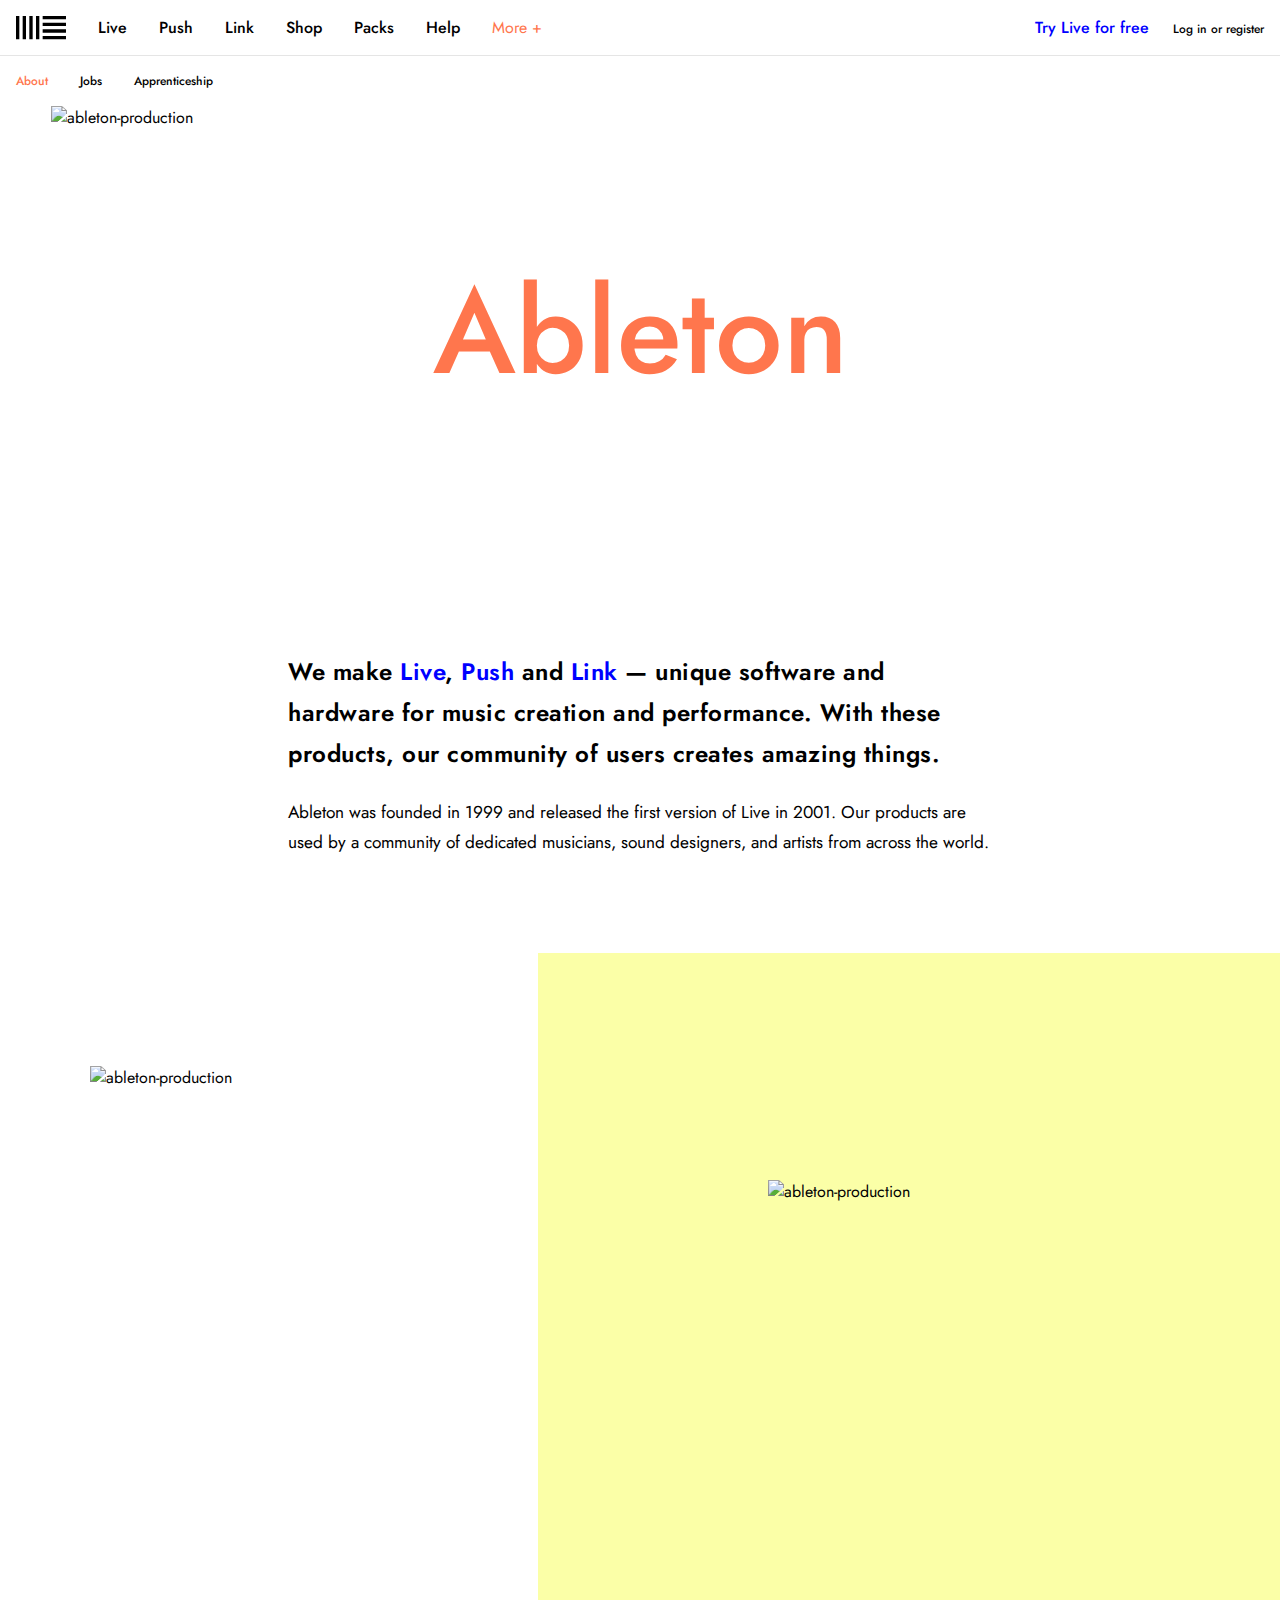
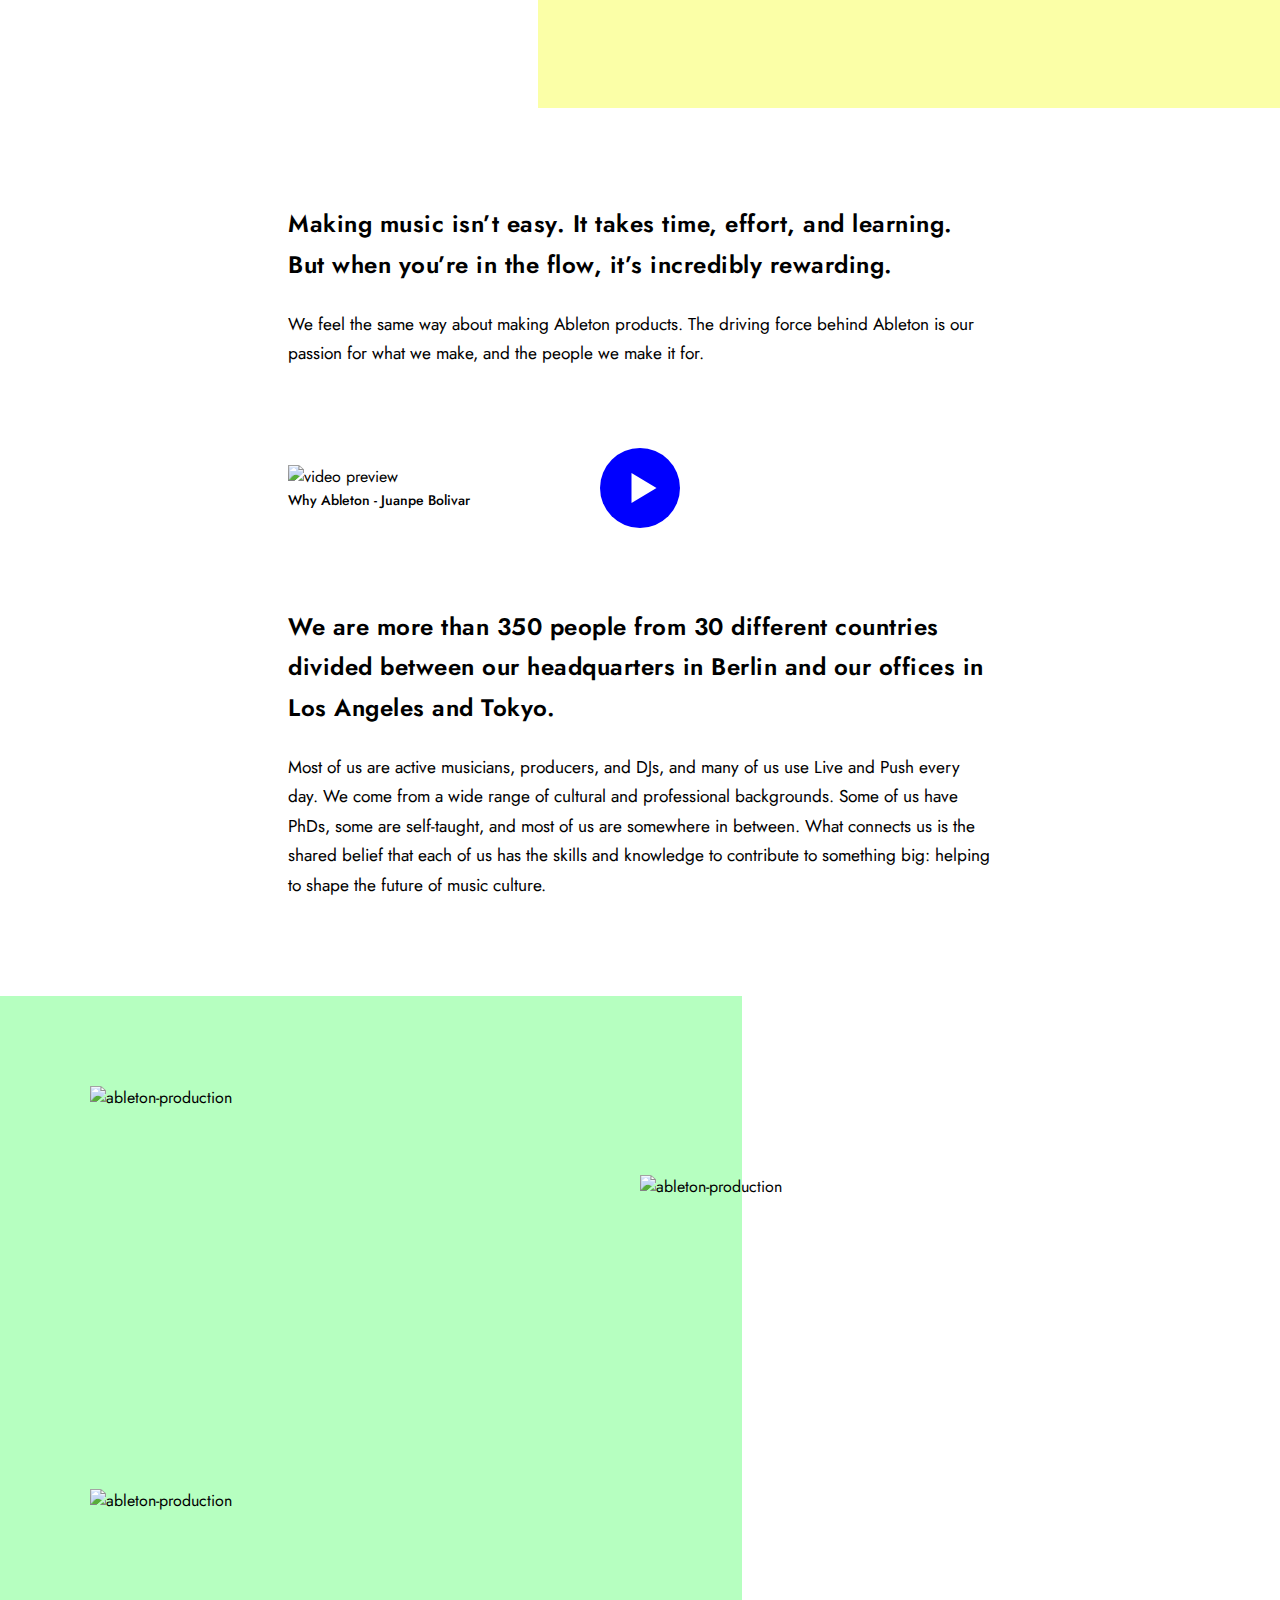
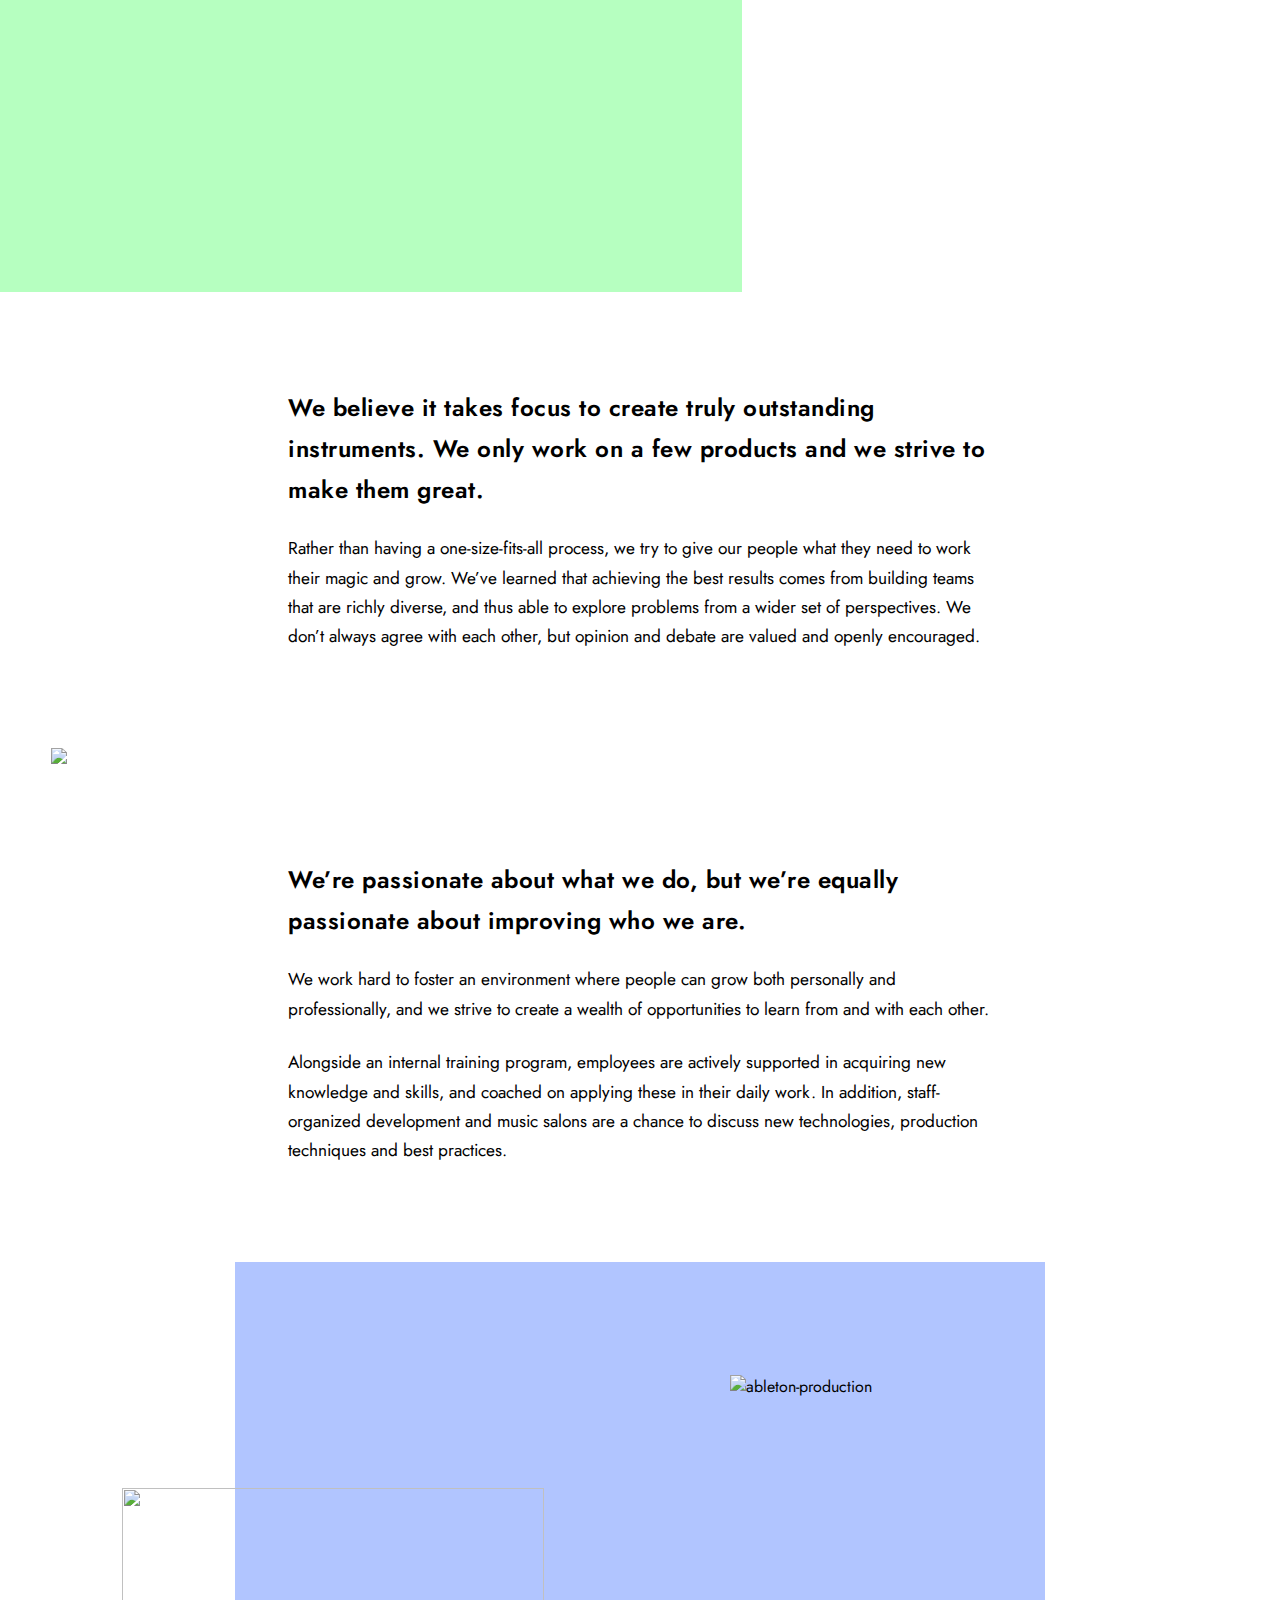
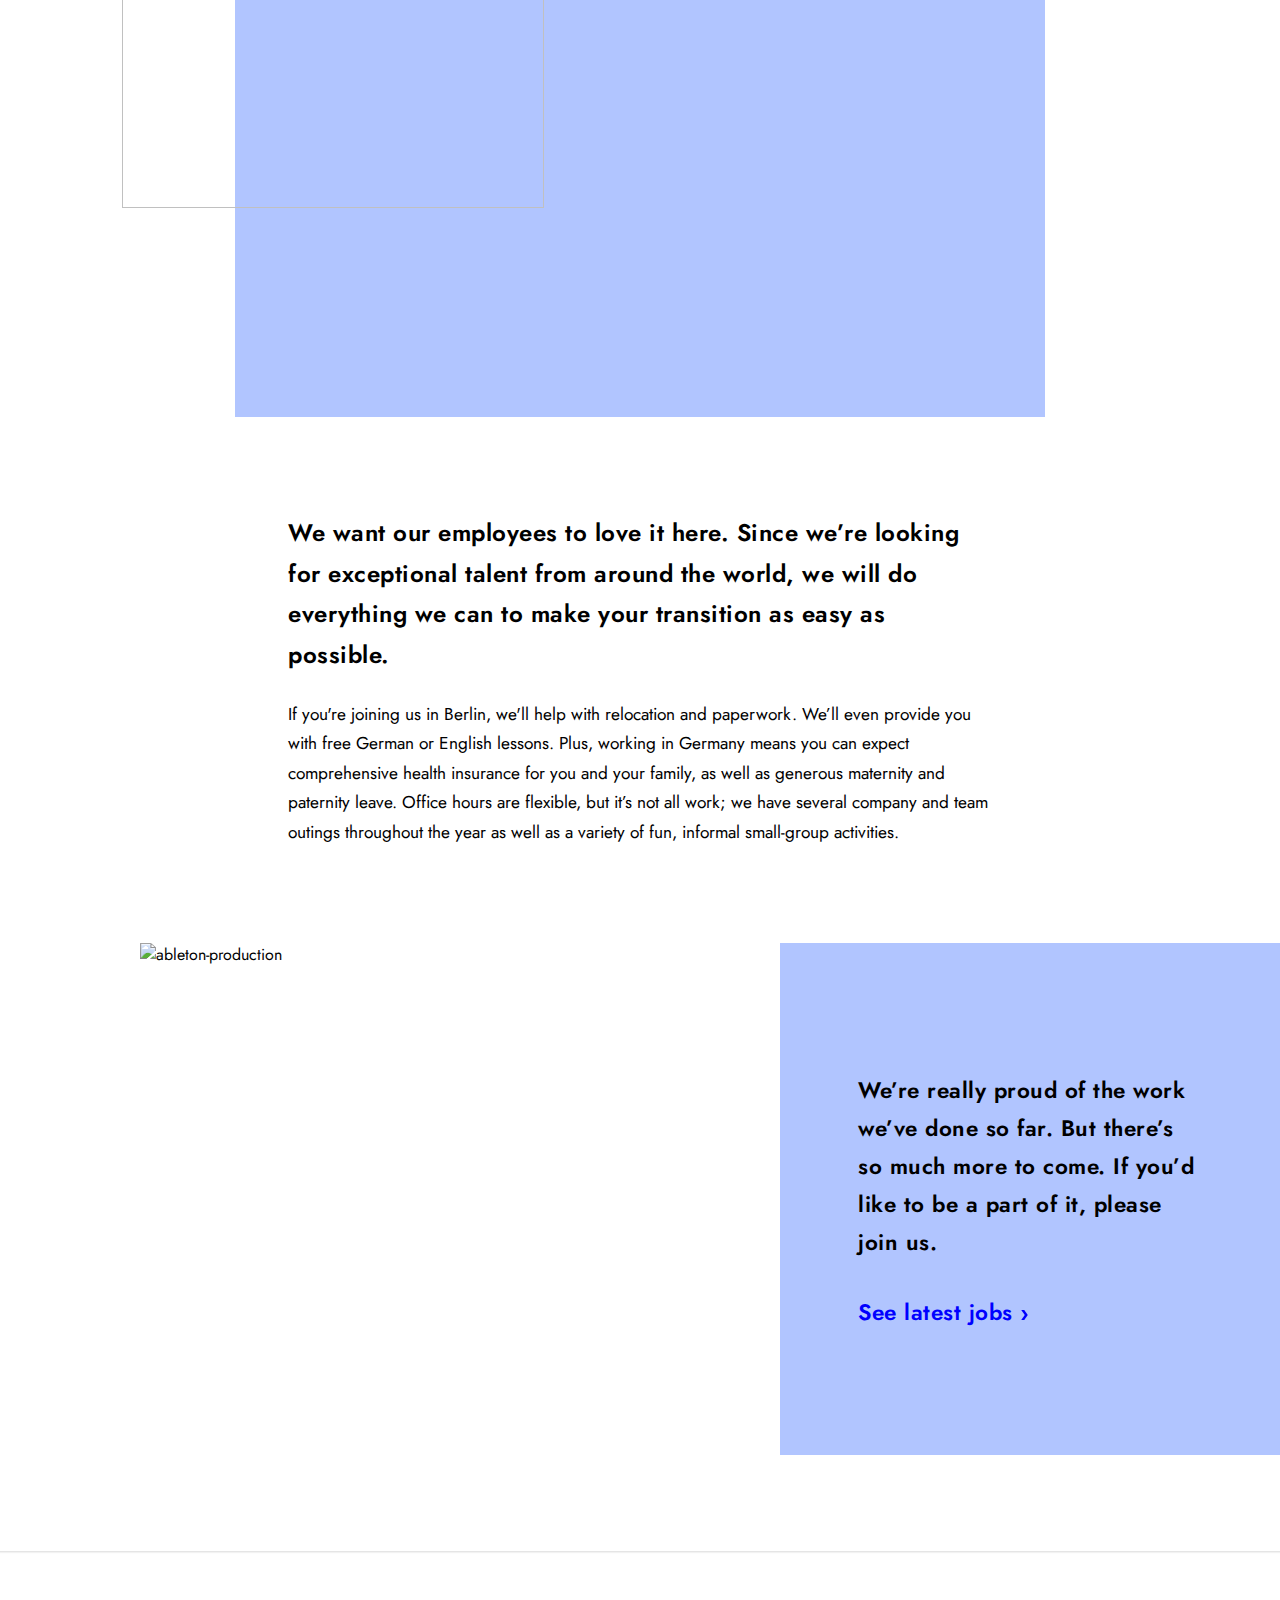
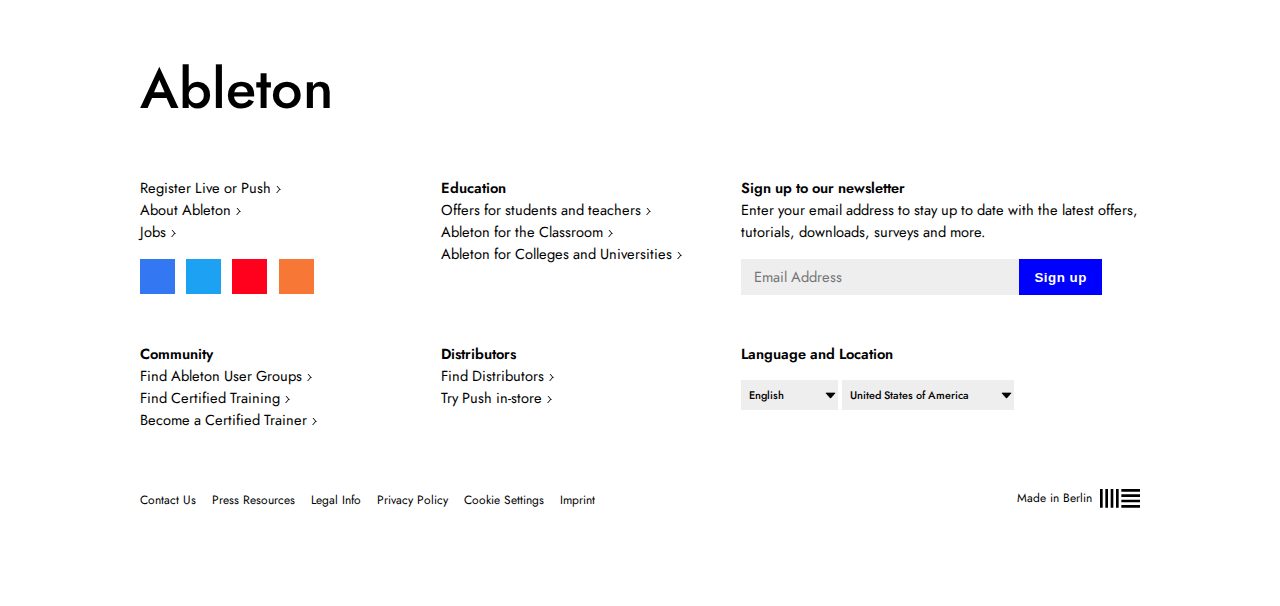
==== commit ba18699e: "Add files via upload" ====
--- a/index.html
+++ b/index.html
@@ -11,128 +11,133 @@
 <body>
   <header class="header" id="header">
     <nav class="nav__primary">
-      <!-- ===== top ===== -->
-      <div class="nav__primary-top  flex">
-        <!-- ===== top left ===== -->
-        <div class="nav__left flex">
-          <a href="index.html" class="nav__logo" aria-label="Ableton Logo">
-            <svg role="img" aria-labelledby="logo" xmlns="http://www.w3.org/2000/svg" viewBox="0 0 45 21">
-              <path d="M0 0h3v21H0zM6 0h3v21H6zM12 0h3v21h-3zM18 0h3v21h-3zM24 18h21v3H24zM24 12h21v3H24zM24 6h21v3H24zM24 0h21v3H24z"></path>
-            </svg>
-          </a>
-          <ul class="nav__primary-list flex">
+      <div class="nav__menu" id="navMenu">
+        <!-- ===== top ===== -->
+        <div class="nav__primary-top  flex">
+          <!-- ===== top left ===== -->
+          <div class="nav__left flex">
+            <a href="index.html" class="nav__logo" aria-label="Ableton Logo">
+              <svg role="img" aria-labelledby="logo" xmlns="http://www.w3.org/2000/svg" viewBox="0 0 45 21">
+                <path d="M0 0h3v21H0zM6 0h3v21H6zM12 0h3v21h-3zM18 0h3v21h-3zM24 18h21v3H24zM24 12h21v3H24zM24 6h21v3H24zM24 0h21v3H24z"></path>
+              </svg>
+            </a>
+
+            <span class="nav__menu-btn" id="menu">Menu <i class="fa-solid fa-sort-down icon"></i></span>
+
+            <ul class="nav__primary-list flex">
+              <li class="nav__item">
+                <a href="#" class="nav__link">Live</a>
+              </li>
+              <li class="nav__item">
+                <a href="#" class="nav__link">Push</a>
+              </li>
+              <li class="nav__item">
+                <a href="#" class="nav__link">Link</a>
+              </li>
+              <li class="nav__item">
+                <a href="#" class="nav__link">Shop</a>
+              </li>
+              <li class="nav__item">
+                <a href="#" class="nav__link">Packs</a>
+              </li>
+              <li class="nav__item">
+                <a href="#" class="nav__link">Help</a>
+              </li>
+              <li class="nav__item" id="more">
+                <span>More +</span>
+              </li>
+            </ul>
+          </div>
+          <!-- ===== top right ===== -->
+          <ul class="nav__right flex">
             <li class="nav__item">
-              <a href="#" class="nav__link">Live</a>
+              <a href="#" class="nav__link">Try Live for free</a>
             </li>
             <li class="nav__item">
-              <a href="#" class="nav__link">Push</a>
-            </li>
-            <li class="nav__item">
-              <a href="#" class="nav__link">Link</a>
-            </li>
-            <li class="nav__item">
-              <a href="#" class="nav__link">Shop</a>
-            </li>
-            <li class="nav__item">
-              <a href="#" class="nav__link">Packs</a>
-            </li>
-            <li class="nav__item">
-              <a href="#" class="nav__link">Help</a>
-            </li>
-            <li class="nav__item" id="more">
-              <span>More +</span>
+              <a href="#" class="nav__link">Log in or register</a>
             </li>
           </ul>
         </div>
-        <!-- ===== top right ===== -->
-        <ul class="nav__right flex">
-          <li class="nav__item">
-            <a href="#" class="nav__link">Try Live for free</a>
-          </li>
-          <li class="nav__item">
-            <a href="#" class="nav__link">Log in or register</a>
-          </li>
-        </ul>
-      </div>
-      <!-- ===== bottom ===== -->
-      <div class="nav__primary-bottom" id="navBot">
-        <div class="nav__more-1">
-          <h2>More on Ableton.com:</h2>
-          <ul class="flex">
-            <li>
-              <a href="#" >
-                Blog
+        <!-- ===== bottom ===== -->
+        <div class="nav__primary-bottom" id="navBot">
+          <div class="nav__more-1">
+            <h2>More on Ableton.com:</h2>
+            <ul class="flex">
+              <li>
+                <a href="#" >
+                  Blog
+                </a>
+              </li>
+              <li>
+                <a href="#" >
+                  Ableton for the Classroom
+                </a>           
+              </li>
+              <li>
+                <a href="#" >
+                  Ableton for Colleges and Universities
+                </a>
+              </li>
+              <li>
+                <a href="#" >
+                  Certified Training
+                </a>
+              </li>
+              <li>
+                <a href="#" >
+                  About Ableton
+                </a>           
+              </li>
+              <li>
+                <a href="#" >
+                  Jobs
+                </a>
+              </li>
+              <li>
+                <a href="#" >
+                  Apprenticeship
+                </a>
+              </li>
+            </ul>
+          </div>
+          <div class="nav__more-2">
+            <h2>
+              More from Ableton:
+            </h2>
+            <div class="grid">
+              <a href="#">
+                <h3>
+                  Loop
+                </h3>
+                <p>
+                  Watch Talks, Performances and Features from Ableton's Summit for Music Makers
+                </p>
               </a>
-            </li>
-            <li>
-              <a href="#" >
-                Ableton for the Classroom
-              </a>           
-            </li>
-            <li>
-              <a href="#" >
-                Ableton for Colleges and Universities
+              <a href="#">
+                <h3>
+                  Learning Music
+                </h3>
+                <p>
+                  Learn the fundamentals of music making right in your browser.
+                </p>
               </a>
-            </li>
-            <li>
-              <a href="#" >
-                Certified Training
+              <a href="#">
+                <h3>
+                  Learning Synths
+                </h3>
+                <p>
+                  Get started with synthesis using a web-based synth and accompanying lessons.
+                </p>
               </a>
-            </li>
-            <li>
-              <a href="#" >
-                About Ableton
-              </a>           
-            </li>
-            <li>
-              <a href="#" >
-                Jobs
+              <a href="#">
+                <h3>
+                  Making Music
+                </h3>
+                <p>
+                  Some tips from 74 Creative Strategies for Electronic Producers.
+                </p>
               </a>
-            </li>
-            <li>
-              <a href="#" >
-                Apprenticeship
-              </a>
-            </li>
-          </ul>
-        </div>
-        <div class="nav__more-2">
-          <h2>
-            More from Ableton:
-          </h2>
-          <div class="grid">
-            <a href="#">
-              <h3>
-                Loop
-              </h3>
-              <p>
-                Watch Talks, Performances and Features from Ableton's Summit for Music Makers
-              </p>
-            </a>
-            <a href="#">
-              <h3>
-                Learning Music
-              </h3>
-              <p>
-                Learn the fundamentals of music making right in your browser.
-              </p>
-            </a>
-            <a href="#">
-              <h3>
-                Learning Synths
-              </h3>
-              <p>
-                Get started with synthesis using a web-based synth and accompanying lessons.
-              </p>
-            </a>
-            <a href="#">
-              <h3>
-                Making Music
-              </h3>
-              <p>
-                Some tips from 74 Creative Strategies for Electronic Producers.
-              </p>
-            </a>
+            </div>
           </div>
         </div>
       </div>
@@ -195,10 +200,12 @@
       </div>
       <!-- ===== video ===== -->
       <div class="video">
-        <img class="video__preview" src="https://ableton-production.imgix.net/about/poster-juanpe.jpg?auto=format&amp;dpr=2.0&amp;fit=crop&amp;fm=jpg&amp;ixjsv=1.1.3&amp;q=50&amp;w=679" alt="video preview">
+        <div class="wrapper">
+          <img class="video__preview" src="https://ableton-production.imgix.net/about/poster-juanpe.jpg?auto=format&amp;dpr=2.0&amp;fit=crop&amp;fm=jpg&amp;ixjsv=1.1.3&amp;q=50&amp;w=679" alt="video preview">
         <div class="video__player-background"></div>
         <div class="video__player"></div>
         <small class="video__caption">Why Ableton - Juanpe Bolivar</small>
+        </div>
       </div>
       <!-- ===== text ===== -->
       <div class="about__info">
@@ -230,8 +237,8 @@
           </p>
         </div>
       </div>
-      <!-- ===== banner ===== -->
-      <div class="about__banner">
+      <!-- ===== second banner ===== -->
+      <div class="about__banner-2">
         <img src="https://ableton-production.imgix.net/about/poster-meet-the-makers.jpg?auto=format&dpr=1.13&fit=crop&fm=jpg&ixjsv=1.1.3&w=1012">
       </div>
       <!-- ===== text ===== -->
@@ -285,206 +292,204 @@
   </main>
 
   <footer class="footer">
-    <div class="wrapper">
-      <h2 class="footer__title">Ableton</h2>
-      <div class="footer__content grid">
-        <!-- ===== first grid item ===== -->
-        <div class="footer__links">
-          <ul class="footer__list">
-            <li>
-              <a href="#" class="footer__link inline-flex">
-                Register Live or Push
-                <div class="chevron"></div>
-              </a>
-            </li>
-            <li>
-              <a href="#" class="footer__link inline-flex">
-                About Ableton
-                <div class="chevron"></div>
-              </a>           
-            </li>
-            <li>
-              <a href="#" class="footer__link inline-flex">
-                Jobs 
-                <div class="chevron"></div>
-              </a>
-            </li>
-          </ul>
-          <ul class="footer__socials flex">
-            <li class="footer__social-item">
-              <a href="#" class="footer__social flex" aria-label="go to facebook">
-                <i class="fa-brands fa-facebook footer__icon"></i>
-              </a>
-            </li>
-            <li class="footer__social-item">
-              <a href="#" class="footer__social flex" aria-label="go to twitter">
-                <i class="fa-brands fa-twitter footer__icon"></i>
-              </a>
-            </li>
-            <li class="footer__social-item">
-              <a href="#" class="footer__social flex" aria-label="go to youtube">
-                <i class="fa-brands fa-youtube footer__icon"></i>
-              </a>
-            </li>
-            <li class="footer__social-item">
-              <a href="#" class="footer__social flex" aria-label="go to instagram">
-                <i class="fa-brands fa-instagram footer__icon"></i>
-              </a>
-            </li>
-          </ul>
-        </div>
-        <!-- ===== second grid item ===== -->
-        <div class="footer__links">
-          <h3 class="footer__link-title">
-            Education
-          </h3>
-          <ul class="footer__list">
-            <li>
-              <a href="#" class="footer__link inline-flex">
-                Offers for students and teachers
-                <div class="chevron"></div>
-              </a>
-            </li>
-            <li>
-              <a href="#" class="footer__link inline-flex">
-                Ableton for the Classroom
-                <div class="chevron"></div>
-              </a>           
-            </li>
-            <li>
-              <a href="#" class="footer__link inline-flex">
-                Ableton for Colleges and Universities
-                <div class="chevron"></div>
-              </a>
-            </li>
-          </ul>
-        </div>
-        <!-- ===== third grid item ===== -->
-        <div class="footer__links">
-          <h3 class="footer__link-title">
-            Sign up to our newsletter
-          </h3>
-          <p class="footer__desc">
-            Enter your email address to stay up to date with the latest offers, tutorials, downloads, surveys and more.
-          </p>
-          <form action="#">
-            <input type="email" id="email" name="email" placeholder="Email Address" required>
-            <button type="submit">Sign up</button>
-          </form>
-        </div>
-        <!-- ===== fourth grid item ===== -->
-        <div class="footer__links">
-          <h3 class="footer__link-title">
-            Community
-          </h3>
-          <ul class="footer__list">
-            <li>
-              <a href="#" class="footer__link inline-flex">
-                Find Ableton User Groups
-                <div class="chevron"></div>
-              </a>
-            </li>
-            <li>
-              <a href="#" class="footer__link inline-flex">
-                Find Certified Training
-                <div class="chevron"></div>
-              </a>           
-            </li>
-            <li>
-              <a href="#" class="footer__link inline-flex">
-                Become a Certified Trainer
-                <div class="chevron"></div>
-              </a>
-            </li>
-          </ul>
-        </div>
-        <!-- ===== fifth grid item ===== -->
-        <div class="footer__links">
-          <h3 class="footer__link-title">
-            Distributors
-          </h3>
-          <ul class="footer__list">
-            <li>
-              <a href="#" class="footer__link inline-flex">
-                Find Distributors
-                <div class="chevron"></div>
-              </a>
-            </li>
-            <li>
-              <a href="#" class="footer__link inline-flex">
-                Try Push in-store
-                <div class="chevron"></div>
-              </a>           
-            </li>
-          </ul>
-        </div>
-        <!-- ===== sixth grid item ===== -->
-        <div class="footer__user-info">
-          <h3 class="footer__link-title">
-            Language and Location
-          </h3>
-          <form class="selection">
-            <select name="languages" id="" class="language">
-              <option value="">English</option>
-              <option value="">German</option>
-              <option value="">French</option>
-              <option value="">Japanese</option>
-              <option value="">Chinese</option>
-              <option value="">Burmese</option>
-            </select>
-            <select name="countries" id="" class="location">
-              <option value="">United States of America</option>
-              <option value="">United Kingdom</option>
-              <option value="">Germany</option>
-              <option value="">Japan</option>
-              <option value="">China</option>
-              <option value="">Myanmar</option>
-            </select>
-          </form>
-        </div>
-      </div>
-      <!-- ===== footer bottom ===== -->
-      <div class="footer__bottom flex">
-        <!-- ===== left ===== -->
-        <ul class="footer__links flex">
-          <li>
-            <a href="#" class="footer__link">
-              Contact Us
-            </a>
-          </li>
-          <li>
-            <a href="#" class="footer__link">
-              Press Resources
+    <h2 class="footer__title">Ableton</h2>
+    <div class="footer__content grid">
+      <!-- ===== first grid item ===== -->
+      <div class="footer__links grid-item-1">
+        <ul class="footer__list">
+          <li>
+            <a href="#" class="footer__link inline-flex">
+              Register Live or Push
+              <div class="chevron"></div>
+            </a>
+          </li>
+          <li>
+            <a href="#" class="footer__link inline-flex">
+              About Ableton
+              <div class="chevron"></div>
             </a>           
           </li>
           <li>
-            <a href="#" class="footer__link">
-              Legal Info
-            </a>
-          </li>
-          <li>
-            <a href="#" class="footer__link">
-              Privacy Policy
-            </a>
-          </li>
-          <li>
-            <a href="#" class="footer__link">
-              Cookie Settings
+            <a href="#" class="footer__link inline-flex">
+              Jobs 
+              <div class="chevron"></div>
+            </a>
+          </li>
+        </ul>
+        <ul class="footer__socials flex">
+          <li class="footer__social-item">
+            <a href="#" class="footer__social flex" aria-label="go to facebook">
+              <i class="fa-brands fa-facebook footer__icon"></i>
+            </a>
+          </li>
+          <li class="footer__social-item">
+            <a href="#" class="footer__social flex" aria-label="go to twitter">
+              <i class="fa-brands fa-twitter footer__icon"></i>
+            </a>
+          </li>
+          <li class="footer__social-item">
+            <a href="#" class="footer__social flex" aria-label="go to youtube">
+              <i class="fa-brands fa-youtube footer__icon"></i>
+            </a>
+          </li>
+          <li class="footer__social-item">
+            <a href="#" class="footer__social flex" aria-label="go to instagram">
+              <i class="fa-brands fa-instagram footer__icon"></i>
+            </a>
+          </li>
+        </ul>
+      </div>
+      <!-- ===== second grid item ===== -->
+      <div class="footer__links grid-item-2">
+        <h3 class="footer__link-title">
+          Education
+        </h3>
+        <ul class="footer__list">
+          <li>
+            <a href="#" class="footer__link inline-flex">
+              Offers for students and teachers
+              <div class="chevron"></div>
+            </a>
+          </li>
+          <li>
+            <a href="#" class="footer__link inline-flex">
+              Ableton for the Classroom
+              <div class="chevron"></div>
             </a>           
           </li>
           <li>
-            <a href="#" class="footer__link">
-              Imprint
+            <a href="#" class="footer__link inline-flex">
+              Ableton for Colleges and Universities
+              <div class="chevron"></div>
             </a>
           </li>
         </ul>
-        <!-- ===== right ===== -->
-        <div class="flex">
-          <p>Made in Berlin</p>
-          <svg role="img" aria-labelledby="logo" xmlns="http://www.w3.org/2000/svg" viewBox="0 0 45 21">
-            <path d="M0 0h3v21H0zM6 0h3v21H6zM12 0h3v21h-3zM18 0h3v21h-3zM24 18h21v3H24zM24 12h21v3H24zM24 6h21v3H24zM24 0h21v3H24z"></path>
-          </svg>
-        </div>
+      </div>
+      <!-- ===== third grid item ===== -->
+      <div class="footer__links grid-item-3">
+        <h3 class="footer__link-title">
+          Sign up to our newsletter
+        </h3>
+        <p class="footer__desc">
+          Enter your email address to stay up to date with the latest offers, tutorials, downloads, surveys and more.
+        </p>
+        <form action="#">
+          <input type="email" id="email" name="email" placeholder="Email Address" required>
+          <button type="submit">Sign up</button>
+        </form>
+      </div>
+      <!-- ===== fourth grid item ===== -->
+      <div class="footer__links grid-item-4">
+        <h3 class="footer__link-title">
+          Community
+        </h3>
+        <ul class="footer__list">
+          <li>
+            <a href="#" class="footer__link inline-flex">
+              Find Ableton User Groups
+              <div class="chevron"></div>
+            </a>
+          </li>
+          <li>
+            <a href="#" class="footer__link inline-flex">
+              Find Certified Training
+              <div class="chevron"></div>
+            </a>           
+          </li>
+          <li>
+            <a href="#" class="footer__link inline-flex">
+              Become a Certified Trainer
+              <div class="chevron"></div>
+            </a>
+          </li>
+        </ul>
+      </div>
+      <!-- ===== fifth grid item ===== -->
+      <div class="footer__links grid-item-5">
+        <h3 class="footer__link-title">
+          Distributors
+        </h3>
+        <ul class="footer__list">
+          <li>
+            <a href="#" class="footer__link inline-flex">
+              Find Distributors
+              <div class="chevron"></div>
+            </a>
+          </li>
+          <li>
+            <a href="#" class="footer__link inline-flex">
+              Try Push in-store
+              <div class="chevron"></div>
+            </a>           
+          </li>
+        </ul>
+      </div>
+      <!-- ===== sixth grid item ===== -->
+      <div class="footer__user-info grid-item-6">
+        <h3 class="footer__link-title">
+          Language and Location
+        </h3>
+        <form class="selection">
+          <select name="languages" id="" class="language">
+            <option value="">English</option>
+            <option value="">German</option>
+            <option value="">French</option>
+            <option value="">Japanese</option>
+            <option value="">Chinese</option>
+            <option value="">Burmese</option>
+          </select>
+          <select name="countries" id="" class="location">
+            <option value="">United States of America</option>
+            <option value="">United Kingdom</option>
+            <option value="">Germany</option>
+            <option value="">Japan</option>
+            <option value="">China</option>
+            <option value="">Myanmar</option>
+          </select>
+        </form>
+      </div>
+    </div>
+    <!-- ===== footer bottom ===== -->
+    <div class="footer__bottom flex">
+      <!-- ===== left ===== -->
+      <ul class="footer__links flex">
+        <li>
+          <a href="#" class="footer__link">
+            Contact Us
+          </a>
+        </li>
+        <li>
+          <a href="#" class="footer__link">
+            Press Resources
+          </a>           
+        </li>
+        <li>
+          <a href="#" class="footer__link">
+            Legal Info
+          </a>
+        </li>
+        <li>
+          <a href="#" class="footer__link">
+            Privacy Policy
+          </a>
+        </li>
+        <li>
+          <a href="#" class="footer__link">
+            Cookie Settings
+          </a>           
+        </li>
+        <li>
+          <a href="#" class="footer__link">
+            Imprint
+          </a>
+        </li>
+      </ul>
+      <!-- ===== right ===== -->
+      <div class="right flex">
+        <p>Made in Berlin</p>
+        <svg role="img" aria-labelledby="logo" xmlns="http://www.w3.org/2000/svg" viewBox="0 0 45 21">
+          <path d="M0 0h3v21H0zM6 0h3v21H6zM12 0h3v21h-3zM18 0h3v21h-3zM24 18h21v3H24zM24 12h21v3H24zM24 6h21v3H24zM24 0h21v3H24z"></path>
+        </svg>
       </div>
     </div>
   </footer>
--- a/css/style.css
+++ b/css/style.css
@@ -30,7 +30,7 @@
 }
 
 .wrapper {
-  padding: 0 1rem;
+  padding: 0 2rem;
 }
 
 .chevron {
@@ -74,6 +74,12 @@
   color: #000;
 }
 
+@media screen and (max-width: 768px) {
+  body {
+    font-size: 13px;
+  }
+}
+
 .header a {
   color: #000;
   font-weight: 500;
@@ -81,7 +87,7 @@
 
 .nav__primary {
   border-bottom: 1px solid rgba(0, 0, 0, 0.1);
-  padding: 1rem 2rem;
+  padding: 1rem 1rem;
 }
 
 .nav__primary-top {
@@ -97,6 +103,30 @@
   font-size: 1em;
 }
 
+@media screen and (max-width: 768px) {
+  .nav__primary-top a {
+    font-size: 1.2em;
+  }
+}
+
+.nav__primary-top .nav__menu-btn {
+  display: none;
+  font-size: 1.5em;
+  font-weight: 500;
+}
+
+.nav__primary-top .nav__menu-btn .icon {
+  font-size: 0.875em;
+  -webkit-transform: translate(3px, -3px);
+          transform: translate(3px, -3px);
+}
+
+@media screen and (max-width: 1180px) {
+  .nav__primary-top .nav__menu-btn {
+    display: block;
+  }
+}
+
 .nav__primary-bottom {
   display: none;
 }
@@ -118,6 +148,12 @@
 .nav__primary-bottom a {
   font-size: 0.975em;
   font-weight: 400;
+}
+
+@media screen and (max-width: 768px) {
+  .nav__primary-bottom a {
+    font-size: 1.1em;
+  }
 }
 
 .nav__primary-bottom .nav__more-1 {
@@ -149,9 +185,21 @@
   margin-bottom: -7px;
 }
 
+@media screen and (max-width: 768px) {
+  .nav__logo {
+    width: 60px;
+  }
+}
+
 .nav__primary-list {
   -webkit-column-gap: 2rem;
           column-gap: 2rem;
+}
+
+@media screen and (max-width: 1180px) {
+  .nav__primary-list {
+    display: none;
+  }
 }
 
 .nav__left {
@@ -176,6 +224,12 @@
           align-items: center;
 }
 
+@media screen and (max-width: 1180px) {
+  .nav__right {
+    display: none;
+  }
+}
+
 .nav__right .nav__item:nth-child(1) a {
   color: #0000ff;
 }
@@ -185,16 +239,22 @@
 }
 
 .nav__secondary {
-  padding: 1rem 2rem;
+  padding: 1rem 1rem;
 }
 
 .nav__secondary-list {
-  -webkit-column-gap: 2rem;
-          column-gap: 2rem;
+  -webkit-column-gap: 2em;
+          column-gap: 2em;
 }
 
 .nav__secondary .nav-item {
   font-size: 0.75em;
+}
+
+@media screen and (max-width: 768px) {
+  .nav__secondary .nav-item {
+    font-size: 1em;
+  }
 }
 
 .nav__secondary .nav-item .active {
@@ -213,11 +273,17 @@
 }
 
 .about__banner img {
-  width: 62.5rem;
+  width: 92vw;
   margin: 0 auto;
   height: 28.125rem;
   -o-object-fit: cover;
      object-fit: cover;
+}
+
+@media screen and (max-width: 468px) {
+  .about__banner img {
+    padding: 0 3%;
+  }
 }
 
 .about__banner-title {
@@ -231,10 +297,22 @@
   font-weight: 500;
 }
 
+@media screen and (max-width: 468px) {
+  .about__banner-title {
+    font-size: 5em;
+  }
+}
+
 .about__info {
   max-width: 48rem;
   margin: 0 auto;
   padding: 6rem 0;
+}
+
+@media screen and (max-width: 468px) {
+  .about__info {
+    padding: 3rem 0;
+  }
 }
 
 .about span {
@@ -303,6 +381,20 @@
   -webkit-transform: translate(-50%, -50%);
           transform: translate(-50%, -50%);
   cursor: pointer;
+}
+
+@media screen and (max-width: 468px) {
+  .about .video__player-background {
+    width: 40px;
+    height: 40px;
+  }
+}
+
+@media screen and (max-width: 768px) {
+  .about .video__player-background {
+    width: 60px;
+    height: 60px;
+  }
 }
 
 .about .video__player {
@@ -319,6 +411,22 @@
   cursor: pointer;
 }
 
+@media screen and (max-width: 468px) {
+  .about .video__player {
+    border-top: 10px solid transparent;
+    border-bottom: 10px solid transparent;
+    border-left: 15px solid #fff;
+  }
+}
+
+@media screen and (max-width: 768px) {
+  .about .video__player {
+    border-top: 15px solid transparent;
+    border-bottom: 15px solid transparent;
+    border-left: 20px solid #fff;
+  }
+}
+
 .about .video small {
   font-size: 0.875em;
   font-weight: 500;
@@ -361,6 +469,17 @@
   right: 7%;
 }
 
+.about__banner-2 {
+  width: 92vw;
+  margin: 0 auto;
+}
+
+@media screen and (max-width: 1180px) {
+  .about__banner-2 {
+    padding: 0 4%;
+  }
+}
+
 .about .bg-lightblue {
   width: 63.3vw;
   height: 59vw;
@@ -395,21 +514,53 @@
       grid-template-columns: 1fr;
 }
 
+@media screen and (max-width: 1180px) {
+  .about .cta {
+    padding: 0 8%;
+  }
+  .about .cta__info {
+    padding: 10%;
+  }
+}
+
+@media screen and (min-width: 1180px) {
+  .about .cta {
+    -ms-grid-columns: 0.95fr 1fr;
+        grid-template-columns: 0.95fr 1fr;
+    -webkit-box-align: center;
+        -ms-flex-align: center;
+            align-items: center;
+  }
+  .about .cta__img {
+    width: 50vw;
+    height: 40vw;
+    -o-object-fit: cover;
+       object-fit: cover;
+    -o-object-position: 100% 0;
+       object-position: 100% 0;
+  }
+  .about .cta__info {
+    width: 500px;
+    height: 40vw;
+    background-color: #b1c5ff;
+    padding: 10vw 6.1vw 0;
+  }
+}
+
 .about .cta__info {
   background-color: #b1c5ff;
-  padding: 6.25rem;
 }
 
 .about .cta__info a {
   color: #0000ff;
   font-weight: 500;
-  margin-top: 1rem;
+  margin-top: 2rem;
 }
 
 .about .cta__info a .chevron {
   position: relative;
   margin-left: 10px;
-  margin-top: 17px;
+  margin-top: 1.03125rem;
 }
 
 .about .cta__info a .chevron::before {
@@ -434,9 +585,19 @@
           transform: skewX(-35deg);
 }
 
+.about .cta__info .about__desc-1 {
+  font-size: 1.4em;
+}
+
 .footer {
   max-width: 62.5rem;
   margin: 6rem auto;
+}
+
+@media screen and (max-width: 1180px) {
+  .footer {
+    padding: 0 8%;
+  }
 }
 
 .footer__title {
@@ -452,6 +613,44 @@
   -webkit-column-gap: 1rem;
           column-gap: 1rem;
   row-gap: 3rem;
+}
+
+@media screen and (max-width: 1180px) {
+  .footer__content {
+    -ms-grid-columns: 1fr;
+        grid-template-columns: 1fr;
+    row-gap: 2rem;
+  }
+  .footer__content .grid-item-3 {
+    -webkit-box-ordinal-group: 2;
+        -ms-flex-order: 1;
+            order: 1;
+  }
+  .footer__content .grid-item-1 {
+    -webkit-box-ordinal-group: 3;
+        -ms-flex-order: 2;
+            order: 2;
+  }
+  .footer__content .grid-item-2 {
+    -webkit-box-ordinal-group: 4;
+        -ms-flex-order: 3;
+            order: 3;
+  }
+  .footer__content .grid-item-4 {
+    -webkit-box-ordinal-group: 5;
+        -ms-flex-order: 4;
+            order: 4;
+  }
+  .footer__content .grid-item-5 {
+    -webkit-box-ordinal-group: 6;
+        -ms-flex-order: 5;
+            order: 5;
+  }
+  .footer__content .grid-item-6 {
+    -webkit-box-ordinal-group: 7;
+        -ms-flex-order: 6;
+            order: 6;
+  }
 }
 
 .footer a {
@@ -526,7 +725,7 @@
   padding: 8px 13px;
   font-family: "Jost", sans-serif;
   font-size: 1em;
-  width: 19.375rem;
+  width: 70%;
   height: 2.25rem;
 }
 
@@ -536,8 +735,7 @@
   color: #fff;
   font-weight: 600;
   letter-spacing: 0.5px;
-  padding: 8px 15px;
-  height: 2.21875rem;
+  padding: 11px 15px 10px;
   margin-left: -0.3125rem;
 }
 
@@ -574,9 +772,38 @@
           justify-content: space-between;
 }
 
+@media screen and (max-width: 1180px) {
+  .footer__bottom {
+    -webkit-box-orient: vertical;
+    -webkit-box-direction: normal;
+        -ms-flex-direction: column;
+            flex-direction: column;
+    -webkit-box-align: start;
+        -ms-flex-align: start;
+            align-items: flex-start;
+    padding-top: 2rem;
+  }
+}
+
 .footer__bottom .footer__links {
   -webkit-column-gap: 1rem;
           column-gap: 1rem;
+  -webkit-box-align: center;
+      -ms-flex-align: center;
+          align-items: center;
+}
+
+@media screen and (max-width: 1180px) {
+  .footer__bottom .footer__links {
+    -webkit-box-orient: vertical;
+    -webkit-box-direction: normal;
+        -ms-flex-direction: column;
+            flex-direction: column;
+    -webkit-box-align: start;
+        -ms-flex-align: start;
+            align-items: flex-start;
+    margin-bottom: 5rem;
+  }
 }
 
 .footer__bottom a, .footer__bottom p {
@@ -584,15 +811,27 @@
   font-weight: 400;
 }
 
+@media screen and (max-width: 1180px) {
+  .footer__bottom a, .footer__bottom p {
+    font-weight: 600;
+  }
+}
+
 .footer__bottom svg {
   width: 40px;
 }
 
-.footer__bottom .flex {
-  -webkit-box-align: center;
-      -ms-flex-align: center;
-          align-items: center;
+.footer__bottom .right {
   -webkit-column-gap: 0.5rem;
           column-gap: 0.5rem;
 }
+
+@media screen and (max-width: 1180px) {
+  .footer__bottom .right {
+    -webkit-box-orient: horizontal;
+    -webkit-box-direction: reverse;
+        -ms-flex-direction: row-reverse;
+            flex-direction: row-reverse;
+  }
+}
 /*# sourceMappingURL=style.css.map */